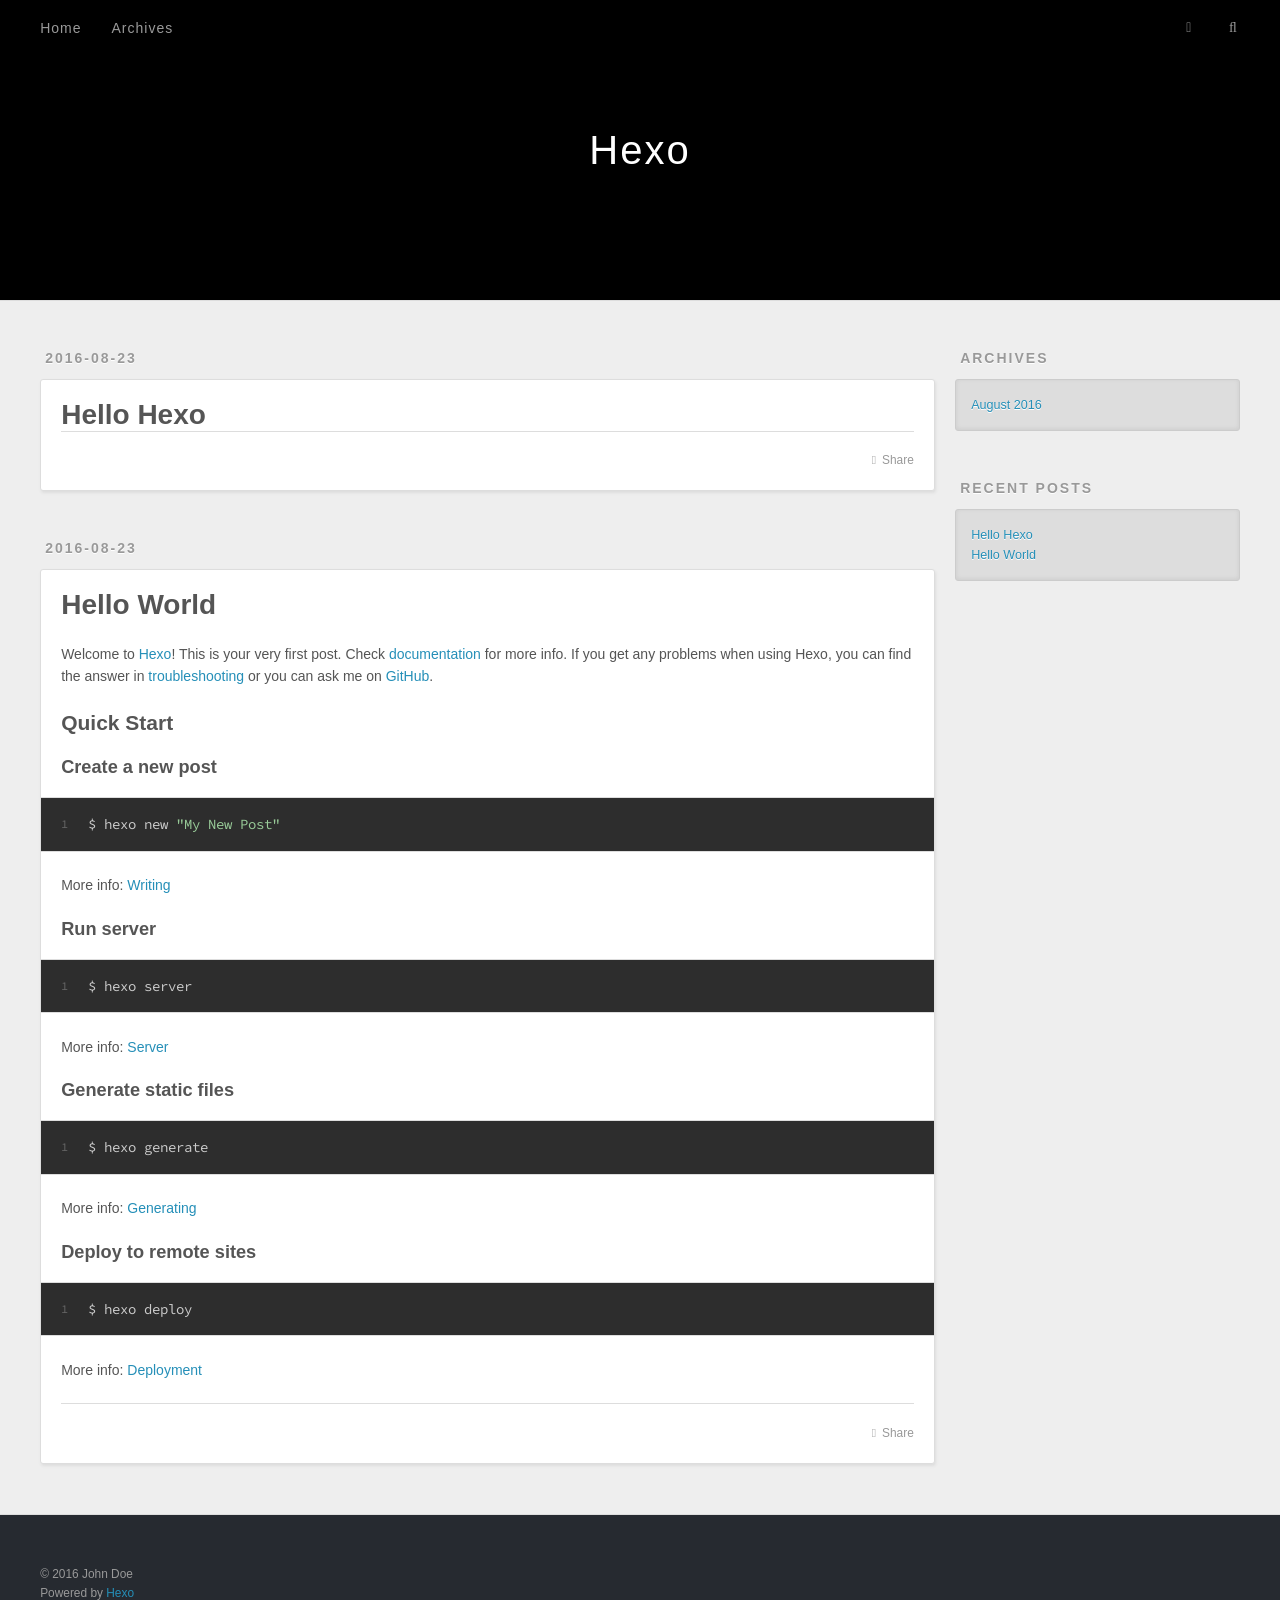
==== index.html @ 1e909642 "Site updated: 2016-08-23 16:43:25" ====
<!DOCTYPE html>
<html>
<head>
  <meta charset="utf-8">
  
  <title>Hexo</title>
  <meta name="viewport" content="width=device-width, initial-scale=1, maximum-scale=1">
  <meta property="og:type" content="website">
<meta property="og:title" content="Hexo">
<meta property="og:url" content="http://yoursite.com/index.html">
<meta property="og:site_name" content="Hexo">
<meta name="twitter:card" content="summary">
<meta name="twitter:title" content="Hexo">
  
    <link rel="alternate" href="/atom.xml" title="Hexo" type="application/atom+xml">
  
  
    <link rel="icon" href="/favicon.png">
  
  
    <link href="//fonts.googleapis.com/css?family=Source+Code+Pro" rel="stylesheet" type="text/css">
  
  <link rel="stylesheet" href="/css/style.css">
  

</head>

<body>
  <div id="container">
    <div id="wrap">
      <header id="header">
  <div id="banner"></div>
  <div id="header-outer" class="outer">
    <div id="header-title" class="inner">
      <h1 id="logo-wrap">
        <a href="/" id="logo">Hexo</a>
      </h1>
      
    </div>
    <div id="header-inner" class="inner">
      <nav id="main-nav">
        <a id="main-nav-toggle" class="nav-icon"></a>
        
          <a class="main-nav-link" href="/">Home</a>
        
          <a class="main-nav-link" href="/archives">Archives</a>
        
      </nav>
      <nav id="sub-nav">
        
          <a id="nav-rss-link" class="nav-icon" href="/atom.xml" title="RSS Feed"></a>
        
        <a id="nav-search-btn" class="nav-icon" title="Search"></a>
      </nav>
      <div id="search-form-wrap">
        <form action="//google.com/search" method="get" accept-charset="UTF-8" class="search-form"><input type="search" name="q" results="0" class="search-form-input" placeholder="Search"><button type="submit" class="search-form-submit">&#xF002;</button><input type="hidden" name="sitesearch" value="http://yoursite.com"></form>
      </div>
    </div>
  </div>
</header>
      <div class="outer">
        <section id="main">
  
    <article id="post-Hello-Hexo" class="article article-type-post" itemscope itemprop="blogPost">
  <div class="article-meta">
    <a href="/2016/08/23/Hello-Hexo/" class="article-date">
  <time datetime="2016-08-23T08:28:56.000Z" itemprop="datePublished">2016-08-23</time>
</a>
    
  </div>
  <div class="article-inner">
    
    
      <header class="article-header">
        
  
    <h1 itemprop="name">
      <a class="article-title" href="/2016/08/23/Hello-Hexo/">Hello Hexo</a>
    </h1>
  

      </header>
    
    <div class="article-entry" itemprop="articleBody">
      
        
      
    </div>
    <footer class="article-footer">
      <a data-url="http://yoursite.com/2016/08/23/Hello-Hexo/" data-id="cis77muy30000m1czgupgd3ts" class="article-share-link">Share</a>
      
      
    </footer>
  </div>
  
</article>


  
    <article id="post-hello-world" class="article article-type-post" itemscope itemprop="blogPost">
  <div class="article-meta">
    <a href="/2016/08/23/hello-world/" class="article-date">
  <time datetime="2016-08-23T08:22:22.508Z" itemprop="datePublished">2016-08-23</time>
</a>
    
  </div>
  <div class="article-inner">
    
    
      <header class="article-header">
        
  
    <h1 itemprop="name">
      <a class="article-title" href="/2016/08/23/hello-world/">Hello World</a>
    </h1>
  

      </header>
    
    <div class="article-entry" itemprop="articleBody">
      
        <p>Welcome to <a href="https://hexo.io/" target="_blank" rel="external">Hexo</a>! This is your very first post. Check <a href="https://hexo.io/docs/" target="_blank" rel="external">documentation</a> for more info. If you get any problems when using Hexo, you can find the answer in <a href="https://hexo.io/docs/troubleshooting.html" target="_blank" rel="external">troubleshooting</a> or you can ask me on <a href="https://github.com/hexojs/hexo/issues" target="_blank" rel="external">GitHub</a>.</p>
<h2 id="Quick-Start"><a href="#Quick-Start" class="headerlink" title="Quick Start"></a>Quick Start</h2><h3 id="Create-a-new-post"><a href="#Create-a-new-post" class="headerlink" title="Create a new post"></a>Create a new post</h3><figure class="highlight bash"><table><tr><td class="gutter"><pre><div class="line">1</div></pre></td><td class="code"><pre><div class="line">$ hexo new <span class="string">"My New Post"</span></div></pre></td></tr></table></figure>
<p>More info: <a href="https://hexo.io/docs/writing.html" target="_blank" rel="external">Writing</a></p>
<h3 id="Run-server"><a href="#Run-server" class="headerlink" title="Run server"></a>Run server</h3><figure class="highlight bash"><table><tr><td class="gutter"><pre><div class="line">1</div></pre></td><td class="code"><pre><div class="line">$ hexo server</div></pre></td></tr></table></figure>
<p>More info: <a href="https://hexo.io/docs/server.html" target="_blank" rel="external">Server</a></p>
<h3 id="Generate-static-files"><a href="#Generate-static-files" class="headerlink" title="Generate static files"></a>Generate static files</h3><figure class="highlight bash"><table><tr><td class="gutter"><pre><div class="line">1</div></pre></td><td class="code"><pre><div class="line">$ hexo generate</div></pre></td></tr></table></figure>
<p>More info: <a href="https://hexo.io/docs/generating.html" target="_blank" rel="external">Generating</a></p>
<h3 id="Deploy-to-remote-sites"><a href="#Deploy-to-remote-sites" class="headerlink" title="Deploy to remote sites"></a>Deploy to remote sites</h3><figure class="highlight bash"><table><tr><td class="gutter"><pre><div class="line">1</div></pre></td><td class="code"><pre><div class="line">$ hexo deploy</div></pre></td></tr></table></figure>
<p>More info: <a href="https://hexo.io/docs/deployment.html" target="_blank" rel="external">Deployment</a></p>

      
    </div>
    <footer class="article-footer">
      <a data-url="http://yoursite.com/2016/08/23/hello-world/" data-id="cis77muyp0001m1cz4ccu60fd" class="article-share-link">Share</a>
      
      
    </footer>
  </div>
  
</article>


  

</section>
        
          <aside id="sidebar">
  
    

  
    

  
    
  
    
  <div class="widget-wrap">
    <h3 class="widget-title">Archives</h3>
    <div class="widget">
      <ul class="archive-list"><li class="archive-list-item"><a class="archive-list-link" href="/archives/2016/08/">August 2016</a></li></ul>
    </div>
  </div>


  
    
  <div class="widget-wrap">
    <h3 class="widget-title">Recent Posts</h3>
    <div class="widget">
      <ul>
        
          <li>
            <a href="/2016/08/23/Hello-Hexo/">Hello Hexo</a>
          </li>
        
          <li>
            <a href="/2016/08/23/hello-world/">Hello World</a>
          </li>
        
      </ul>
    </div>
  </div>

  
</aside>
        
      </div>
      <footer id="footer">
  
  <div class="outer">
    <div id="footer-info" class="inner">
      &copy; 2016 John Doe<br>
      Powered by <a href="http://hexo.io/" target="_blank">Hexo</a>
    </div>
  </div>
</footer>
    </div>
    <nav id="mobile-nav">
  
    <a href="/" class="mobile-nav-link">Home</a>
  
    <a href="/archives" class="mobile-nav-link">Archives</a>
  
</nav>
    

<script src="//ajax.googleapis.com/ajax/libs/jquery/2.0.3/jquery.min.js"></script>


  <link rel="stylesheet" href="/fancybox/jquery.fancybox.css">
  <script src="/fancybox/jquery.fancybox.pack.js"></script>


<script src="/js/script.js"></script>

  </div>
</body>
</html>
---- css/style.css ----
body {
  width: 100%;
}
body:before,
body:after {
  content: "";
  display: table;
}
body:after {
  clear: both;
}
html,
body,
div,
span,
applet,
object,
iframe,
h1,
h2,
h3,
h4,
h5,
h6,
p,
blockquote,
pre,
a,
abbr,
acronym,
address,
big,
cite,
code,
del,
dfn,
em,
img,
ins,
kbd,
q,
s,
samp,
small,
strike,
strong,
sub,
sup,
tt,
var,
dl,
dt,
dd,
ol,
ul,
li,
fieldset,
form,
label,
legend,
table,
caption,
tbody,
tfoot,
thead,
tr,
th,
td {
  margin: 0;
  padding: 0;
  border: 0;
  outline: 0;
  font-weight: inherit;
  font-style: inherit;
  font-family: inherit;
  font-size: 100%;
  vertical-align: baseline;
}
body {
  line-height: 1;
  color: #000;
  background: #fff;
}
ol,
ul {
  list-style: none;
}
table {
  border-collapse: separate;
  border-spacing: 0;
  vertical-align: middle;
}
caption,
th,
td {
  text-align: left;
  font-weight: normal;
  vertical-align: middle;
}
a img {
  border: none;
}
input,
button {
  margin: 0;
  padding: 0;
}
input::-moz-focus-inner,
button::-moz-focus-inner {
  border: 0;
  padding: 0;
}
@font-face {
  font-family: FontAwesome;
  font-style: normal;
  font-weight: normal;
  src: url("fonts/fontawesome-webfont.eot?v=#4.0.3");
  src: url("fonts/fontawesome-webfont.eot?#iefix&v=#4.0.3") format("embedded-opentype"), url("fonts/fontawesome-webfont.woff?v=#4.0.3") format("woff"), url("fonts/fontawesome-webfont.ttf?v=#4.0.3") format("truetype"), url("fonts/fontawesome-webfont.svg#fontawesomeregular?v=#4.0.3") format("svg");
}
html,
body,
#container {
  height: 100%;
}
body {
  background: #eee;
  font: 14px "Helvetica Neue", Helvetica, Arial, sans-serif;
  -webkit-text-size-adjust: 100%;
}
.outer {
  max-width: 1220px;
  margin: 0 auto;
  padding: 0 20px;
}
.outer:before,
.outer:after {
  content: "";
  display: table;
}
.outer:after {
  clear: both;
}
.inner {
  display: inline;
  float: left;
  width: 98.33333333333333%;
  margin: 0 0.833333333333333%;
}
.left,
.alignleft {
  float: left;
}
.right,
.alignright {
  float: right;
}
.clear {
  clear: both;
}
#container {
  position: relative;
}
.mobile-nav-on {
  overflow: hidden;
}
#wrap {
  height: 100%;
  width: 100%;
  position: absolute;
  top: 0;
  left: 0;
  -webkit-transition: 0.2s ease-out;
  -moz-transition: 0.2s ease-out;
  -ms-transition: 0.2s ease-out;
  transition: 0.2s ease-out;
  z-index: 1;
  background: #eee;
}
.mobile-nav-on #wrap {
  left: 280px;
}
@media screen and (min-width: 768px) {
  #main {
    display: inline;
    float: left;
    width: 73.33333333333333%;
    margin: 0 0.833333333333333%;
  }
}
.article-date,
.article-category-link,
.archive-year,
.widget-title {
  text-decoration: none;
  text-transform: uppercase;
  letter-spacing: 2px;
  color: #999;
  margin-bottom: 1em;
  margin-left: 5px;
  line-height: 1em;
  text-shadow: 0 1px #fff;
  font-weight: bold;
}
.article-inner,
.archive-article-inner {
  background: #fff;
  -webkit-box-shadow: 1px 2px 3px #ddd;
  box-shadow: 1px 2px 3px #ddd;
  border: 1px solid #ddd;
  border-radius: 3px;
}
.article-entry h1,
.widget h1 {
  font-size: 2em;
}
.article-entry h2,
.widget h2 {
  font-size: 1.5em;
}
.article-entry h3,
.widget h3 {
  font-size: 1.3em;
}
.article-entry h4,
.widget h4 {
  font-size: 1.2em;
}
.article-entry h5,
.widget h5 {
  font-size: 1em;
}
.article-entry h6,
.widget h6 {
  font-size: 1em;
  color: #999;
}
.article-entry hr,
.widget hr {
  border: 1px dashed #ddd;
}
.article-entry strong,
.widget strong {
  font-weight: bold;
}
.article-entry em,
.widget em,
.article-entry cite,
.widget cite {
  font-style: italic;
}
.article-entry sup,
.widget sup,
.article-entry sub,
.widget sub {
  font-size: 0.75em;
  line-height: 0;
  position: relative;
  vertical-align: baseline;
}
.article-entry sup,
.widget sup {
  top: -0.5em;
}
.article-entry sub,
.widget sub {
  bottom: -0.2em;
}
.article-entry small,
.widget small {
  font-size: 0.85em;
}
.article-entry acronym,
.widget acronym,
.article-entry abbr,
.widget abbr {
  border-bottom: 1px dotted;
}
.article-entry ul,
.widget ul,
.article-entry ol,
.widget ol,
.article-entry dl,
.widget dl {
  margin: 0 20px;
  line-height: 1.6em;
}
.article-entry ul ul,
.widget ul ul,
.article-entry ol ul,
.widget ol ul,
.article-entry ul ol,
.widget ul ol,
.article-entry ol ol,
.widget ol ol {
  margin-top: 0;
  margin-bottom: 0;
}
.article-entry ul,
.widget ul {
  list-style: disc;
}
.article-entry ol,
.widget ol {
  list-style: decimal;
}
.article-entry dt,
.widget dt {
  font-weight: bold;
}
#header {
  height: 300px;
  position: relative;
  border-bottom: 1px solid #ddd;
}
#header:before,
#header:after {
  content: "";
  position: absolute;
  left: 0;
  right: 0;
  height: 40px;
}
#header:before {
  top: 0;
  background: -webkit-linear-gradient(rgba(0,0,0,0.2), transparent);
  background: -moz-linear-gradient(rgba(0,0,0,0.2), transparent);
  background: -ms-linear-gradient(rgba(0,0,0,0.2), transparent);
  background: linear-gradient(rgba(0,0,0,0.2), transparent);
}
#header:after {
  bottom: 0;
  background: -webkit-linear-gradient(transparent, rgba(0,0,0,0.2));
  background: -moz-linear-gradient(transparent, rgba(0,0,0,0.2));
  background: -ms-linear-gradient(transparent, rgba(0,0,0,0.2));
  background: linear-gradient(transparent, rgba(0,0,0,0.2));
}
#header-outer {
  height: 100%;
  position: relative;
}
#header-inner {
  position: relative;
  overflow: hidden;
}
#banner {
  position: absolute;
  top: 0;
  left: 0;
  width: 100%;
  height: 100%;
  background: url("images/banner.jpg") center #000;
  -webkit-background-size: cover;
  -moz-background-size: cover;
  background-size: cover;
  z-index: -1;
}
#header-title {
  text-align: center;
  height: 40px;
  position: absolute;
  top: 50%;
  left: 0;
  margin-top: -20px;
}
#logo,
#subtitle {
  text-decoration: none;
  color: #fff;
  font-weight: 300;
  text-shadow: 0 1px 4px rgba(0,0,0,0.3);
}
#logo {
  font-size: 40px;
  line-height: 40px;
  letter-spacing: 2px;
}
#subtitle {
  font-size: 16px;
  line-height: 16px;
  letter-spacing: 1px;
}
#subtitle-wrap {
  margin-top: 16px;
}
#main-nav {
  float: left;
  margin-left: -15px;
}
.nav-icon,
.main-nav-link {
  float: left;
  color: #fff;
  opacity: 0.6;
  text-decoration: none;
  text-shadow: 0 1px rgba(0,0,0,0.2);
  -webkit-transition: opacity 0.2s;
  -moz-transition: opacity 0.2s;
  -ms-transition: opacity 0.2s;
  transition: opacity 0.2s;
  display: block;
  padding: 20px 15px;
}
.nav-icon:hover,
.main-nav-link:hover {
  opacity: 1;
}
.nav-icon {
  font-family: FontAwesome;
  text-align: center;
  font-size: 14px;
  width: 14px;
  height: 14px;
  padding: 20px 15px;
  position: relative;
  cursor: pointer;
}
.main-nav-link {
  font-weight: 300;
  letter-spacing: 1px;
}
@media screen and (max-width: 479px) {
  .main-nav-link {
    display: none;
  }
}
#main-nav-toggle {
  display: none;
}
#main-nav-toggle:before {
  content: "\f0c9";
}
@media screen and (max-width: 479px) {
  #main-nav-toggle {
    display: block;
  }
}
#sub-nav {
  float: right;
  margin-right: -15px;
}
#nav-rss-link:before {
  content: "\f09e";
}
#nav-search-btn:before {
  content: "\f002";
}
#search-form-wrap {
  position: absolute;
  top: 15px;
  width: 150px;
  height: 30px;
  right: -150px;
  opacity: 0;
  -webkit-transition: 0.2s ease-out;
  -moz-transition: 0.2s ease-out;
  -ms-transition: 0.2s ease-out;
  transition: 0.2s ease-out;
}
#search-form-wrap.on {
  opacity: 1;
  right: 0;
}
@media screen and (max-width: 479px) {
  #search-form-wrap {
    width: 100%;
    right: -100%;
  }
}
.search-form {
  position: absolute;
  top: 0;
  left: 0;
  right: 0;
  background: #fff;
  padding: 5px 15px;
  border-radius: 15px;
  -webkit-box-shadow: 0 0 10px rgba(0,0,0,0.3);
  box-shadow: 0 0 10px rgba(0,0,0,0.3);
}
.search-form-input {
  border: none;
  background: none;
  color: #555;
  width: 100%;
  font: 13px "Helvetica Neue", Helvetica, Arial, sans-serif;
  outline: none;
}
.search-form-input::-webkit-search-results-decoration,
.search-form-input::-webkit-search-cancel-button {
  -webkit-appearance: none;
}
.search-form-submit {
  position: absolute;
  top: 50%;
  right: 10px;
  margin-top: -7px;
  font: 13px FontAwesome;
  border: none;
  background: none;
  color: #bbb;
  cursor: pointer;
}
.search-form-submit:hover,
.search-form-submit:focus {
  color: #777;
}
.article {
  margin: 50px 0;
}
.article-inner {
  overflow: hidden;
}
.article-meta:before,
.article-meta:after {
  content: "";
  display: table;
}
.article-meta:after {
  clear: both;
}
.article-date {
  float: left;
}
.article-category {
  float: left;
  line-height: 1em;
  color: #ccc;
  text-shadow: 0 1px #fff;
  margin-left: 8px;
}
.article-category:before {
  content: "\2022";
}
.article-category-link {
  margin: 0 12px 1em;
}
.article-header {
  padding: 20px 20px 0;
}
.article-title {
  text-decoration: none;
  font-size: 2em;
  font-weight: bold;
  color: #555;
  line-height: 1.1em;
  -webkit-transition: color 0.2s;
  -moz-transition: color 0.2s;
  -ms-transition: color 0.2s;
  transition: color 0.2s;
}
a.article-title:hover {
  color: #258fb8;
}
.article-entry {
  color: #555;
  padding: 0 20px;
}
.article-entry:before,
.article-entry:after {
  content: "";
  display: table;
}
.article-entry:after {
  clear: both;
}
.article-entry p,
.article-entry table {
  line-height: 1.6em;
  margin: 1.6em 0;
}
.article-entry h1,
.article-entry h2,
.article-entry h3,
.article-entry h4,
.article-entry h5,
.article-entry h6 {
  font-weight: bold;
}
.article-entry h1,
.article-entry h2,
.article-entry h3,
.article-entry h4,
.article-entry h5,
.article-entry h6 {
  line-height: 1.1em;
  margin: 1.1em 0;
}
.article-entry a {
  color: #258fb8;
  text-decoration: none;
}
.article-entry a:hover {
  text-decoration: underline;
}
.article-entry ul,
.article-entry ol,
.article-entry dl {
  margin-top: 1.6em;
  margin-bottom: 1.6em;
}
.article-entry img,
.article-entry video {
  max-width: 100%;
  height: auto;
  display: block;
  margin: auto;
}
.article-entry iframe {
  border: none;
}
.article-entry table {
  width: 100%;
  border-collapse: collapse;
  border-spacing: 0;
}
.article-entry th {
  font-weight: bold;
  border-bottom: 3px solid #ddd;
  padding-bottom: 0.5em;
}
.article-entry td {
  border-bottom: 1px solid #ddd;
  padding: 10px 0;
}
.article-entry blockquote {
  font-family: Georgia, "Times New Roman", serif;
  font-size: 1.4em;
  margin: 1.6em 20px;
  text-align: center;
}
.article-entry blockquote footer {
  font-size: 14px;
  margin: 1.6em 0;
  font-family: "Helvetica Neue", Helvetica, Arial, sans-serif;
}
.article-entry blockquote footer cite:before {
  content: "—";
  padding: 0 0.5em;
}
.article-entry .pullquote {
  text-align: left;
  width: 45%;
  margin: 0;
}
.article-entry .pullquote.left {
  margin-left: 0.5em;
  margin-right: 1em;
}
.article-entry .pullquote.right {
  margin-right: 0.5em;
  margin-left: 1em;
}
.article-entry .caption {
  color: #999;
  display: block;
  font-size: 0.9em;
  margin-top: 0.5em;
  position: relative;
  text-align: center;
}
.article-entry .video-container {
  position: relative;
  padding-top: 56.25%;
  height: 0;
  overflow: hidden;
}
.article-entry .video-container iframe,
.article-entry .video-container object,
.article-entry .video-container embed {
  position: absolute;
  top: 0;
  left: 0;
  width: 100%;
  height: 100%;
  margin-top: 0;
}
.article-more-link a {
  display: inline-block;
  line-height: 1em;
  padding: 6px 15px;
  border-radius: 15px;
  background: #eee;
  color: #999;
  text-shadow: 0 1px #fff;
  text-decoration: none;
}
.article-more-link a:hover {
  background: #258fb8;
  color: #fff;
  text-decoration: none;
  text-shadow: 0 1px #1e7293;
}
.article-footer {
  font-size: 0.85em;
  line-height: 1.6em;
  border-top: 1px solid #ddd;
  padding-top: 1.6em;
  margin: 0 20px 20px;
}
.article-footer:before,
.article-footer:after {
  content: "";
  display: table;
}
.article-footer:after {
  clear: both;
}
.article-footer a {
  color: #999;
  text-decoration: none;
}
.article-footer a:hover {
  color: #555;
}
.article-tag-list-item {
  float: left;
  margin-right: 10px;
}
.article-tag-list-link:before {
  content: "#";
}
.article-comment-link {
  float: right;
}
.article-comment-link:before {
  content: "\f075";
  font-family: FontAwesome;
  padding-right: 8px;
}
.article-share-link {
  cursor: pointer;
  float: right;
  margin-left: 20px;
}
.article-share-link:before {
  content: "\f064";
  font-family: FontAwesome;
  padding-right: 6px;
}
#article-nav {
  position: relative;
}
#article-nav:before,
#article-nav:after {
  content: "";
  display: table;
}
#article-nav:after {
  clear: both;
}
@media screen and (min-width: 768px) {
  #article-nav {
    margin: 50px 0;
  }
  #article-nav:before {
    width: 8px;
    height: 8px;
    position: absolute;
    top: 50%;
    left: 50%;
    margin-top: -4px;
    margin-left: -4px;
    content: "";
    border-radius: 50%;
    background: #ddd;
    -webkit-box-shadow: 0 1px 2px #fff;
    box-shadow: 0 1px 2px #fff;
  }
}
.article-nav-link-wrap {
  text-decoration: none;
  text-shadow: 0 1px #fff;
  color: #999;
  -webkit-box-sizing: border-box;
  -moz-box-sizing: border-box;
  box-sizing: border-box;
  margin-top: 50px;
  text-align: center;
  display: block;
}
.article-nav-link-wrap:hover {
  color: #555;
}
@media screen and (min-width: 768px) {
  .article-nav-link-wrap {
    width: 50%;
    margin-top: 0;
  }
}
@media screen and (min-width: 768px) {
  #article-nav-newer {
    float: left;
    text-align: right;
    padding-right: 20px;
  }
}
@media screen and (min-width: 768px) {
  #article-nav-older {
    float: right;
    text-align: left;
    padding-left: 20px;
  }
}
.article-nav-caption {
  text-transform: uppercase;
  letter-spacing: 2px;
  color: #ddd;
  line-height: 1em;
  font-weight: bold;
}
#article-nav-newer .article-nav-caption {
  margin-right: -2px;
}
.article-nav-title {
  font-size: 0.85em;
  line-height: 1.6em;
  margin-top: 0.5em;
}
.article-share-box {
  position: absolute;
  display: none;
  background: #fff;
  -webkit-box-shadow: 1px 2px 10px rgba(0,0,0,0.2);
  box-shadow: 1px 2px 10px rgba(0,0,0,0.2);
  border-radius: 3px;
  margin-left: -145px;
  overflow: hidden;
  z-index: 1;
}
.article-share-box.on {
  display: block;
}
.article-share-input {
  width: 100%;
  background: none;
  -webkit-box-sizing: border-box;
  -moz-box-sizing: border-box;
  box-sizing: border-box;
  font: 14px "Helvetica Neue", Helvetica, Arial, sans-serif;
  padding: 0 15px;
  color: #555;
  outline: none;
  border: 1px solid #ddd;
  border-radius: 3px 3px 0 0;
  height: 36px;
  line-height: 36px;
}
.article-share-links {
  background: #eee;
}
.article-share-links:before,
.article-share-links:after {
  content: "";
  display: table;
}
.article-share-links:after {
  clear: both;
}
.article-share-twitter,
.article-share-facebook,
.article-share-pinterest,
.article-share-google {
  width: 50px;
  height: 36px;
  display: block;
  float: left;
  position: relative;
  color: #999;
  text-shadow: 0 1px #fff;
}
.article-share-twitter:before,
.article-share-facebook:before,
.article-share-pinterest:before,
.article-share-google:before {
  font-size: 20px;
  font-family: FontAwesome;
  width: 20px;
  height: 20px;
  position: absolute;
  top: 50%;
  left: 50%;
  margin-top: -10px;
  margin-left: -10px;
  text-align: center;
}
.article-share-twitter:hover,
.article-share-facebook:hover,
.article-share-pinterest:hover,
.article-share-google:hover {
  color: #fff;
}
.article-share-twitter:before {
  content: "\f099";
}
.article-share-twitter:hover {
  background: #00aced;
  text-shadow: 0 1px #008abe;
}
.article-share-facebook:before {
  content: "\f09a";
}
.article-share-facebook:hover {
  background: #3b5998;
  text-shadow: 0 1px #2f477a;
}
.article-share-pinterest:before {
  content: "\f0d2";
}
.article-share-pinterest:hover {
  background: #cb2027;
  text-shadow: 0 1px #a21a1f;
}
.article-share-google:before {
  content: "\f0d5";
}
.article-share-google:hover {
  background: #dd4b39;
  text-shadow: 0 1px #be3221;
}
.article-gallery {
  background: #000;
  position: relative;
}
.article-gallery-photos {
  position: relative;
  overflow: hidden;
}
.article-gallery-img {
  display: none;
  max-width: 100%;
}
.article-gallery-img:first-child {
  display: block;
}
.article-gallery-img.loaded {
  position: absolute;
  display: block;
}
.article-gallery-img img {
  display: block;
  max-width: 100%;
  margin: 0 auto;
}
#comments {
  background: #fff;
  -webkit-box-shadow: 1px 2px 3px #ddd;
  box-shadow: 1px 2px 3px #ddd;
  padding: 20px;
  border: 1px solid #ddd;
  border-radius: 3px;
  margin: 50px 0;
}
#comments a {
  color: #258fb8;
}
.archives-wrap {
  margin: 50px 0;
}
.archives:before,
.archives:after {
  content: "";
  display: table;
}
.archives:after {
  clear: both;
}
.archive-year-wrap {
  margin-bottom: 1em;
}
.archives {
  -webkit-column-gap: 10px;
  -moz-column-gap: 10px;
  column-gap: 10px;
}
@media screen and (min-width: 480px) and (max-width: 767px) {
  .archives {
    -webkit-column-count: 2;
    -moz-column-count: 2;
    column-count: 2;
  }
}
@media screen and (min-width: 768px) {
  .archives {
    -webkit-column-count: 3;
    -moz-column-count: 3;
    column-count: 3;
  }
}
.archive-article {
  -webkit-column-break-inside: avoid;
  page-break-inside: avoid;
  overflow: hidden;
  break-inside: avoid-column;
}
.archive-article-inner {
  padding: 10px;
  margin-bottom: 15px;
}
.archive-article-title {
  text-decoration: none;
  font-weight: bold;
  color: #555;
  -webkit-transition: color 0.2s;
  -moz-transition: color 0.2s;
  -ms-transition: color 0.2s;
  transition: color 0.2s;
  line-height: 1.6em;
}
.archive-article-title:hover {
  color: #258fb8;
}
.archive-article-footer {
  margin-top: 1em;
}
.archive-article-date {
  color: #999;
  text-decoration: none;
  font-size: 0.85em;
  line-height: 1em;
  margin-bottom: 0.5em;
  display: block;
}
#page-nav {
  margin: 50px auto;
  background: #fff;
  -webkit-box-shadow: 1px 2px 3px #ddd;
  box-shadow: 1px 2px 3px #ddd;
  border: 1px solid #ddd;
  border-radius: 3px;
  text-align: center;
  color: #999;
  overflow: hidden;
}
#page-nav:before,
#page-nav:after {
  content: "";
  display: table;
}
#page-nav:after {
  clear: both;
}
#page-nav a,
#page-nav span {
  padding: 10px 20px;
  line-height: 1;
  height: 2ex;
}
#page-nav a {
  color: #999;
  text-decoration: none;
}
#page-nav a:hover {
  background: #999;
  color: #fff;
}
#page-nav .prev {
  float: left;
}
#page-nav .next {
  float: right;
}
#page-nav .page-number {
  display: inline-block;
}
@media screen and (max-width: 479px) {
  #page-nav .page-number {
    display: none;
  }
}
#page-nav .current {
  color: #555;
  font-weight: bold;
}
#page-nav .space {
  color: #ddd;
}
#footer {
  background: #262a30;
  padding: 50px 0;
  border-top: 1px solid #ddd;
  color: #999;
}
#footer a {
  color: #258fb8;
  text-decoration: none;
}
#footer a:hover {
  text-decoration: underline;
}
#footer-info {
  line-height: 1.6em;
  font-size: 0.85em;
}
.article-entry pre,
.article-entry .highlight {
  background: #2d2d2d;
  margin: 0 -20px;
  padding: 15px 20px;
  border-style: solid;
  border-color: #ddd;
  border-width: 1px 0;
  overflow: auto;
  color: #ccc;
  line-height: 22.400000000000002px;
}
.article-entry .highlight .gutter pre,
.article-entry .gist .gist-file .gist-data .line-numbers {
  color: #666;
  font-size: 0.85em;
}
.article-entry pre,
.article-entry code {
  font-family: "Source Code Pro", Consolas, Monaco, Menlo, Consolas, monospace;
}
.article-entry code {
  background: #eee;
  text-shadow: 0 1px #fff;
  padding: 0 0.3em;
}
.article-entry pre code {
  background: none;
  text-shadow: none;
  padding: 0;
}
.article-entry .highlight pre {
  border: none;
  margin: 0;
  padding: 0;
}
.article-entry .highlight table {
  margin: 0;
  width: auto;
}
.article-entry .highlight td {
  border: none;
  padding: 0;
}
.article-entry .highlight figcaption {
  font-size: 0.85em;
  color: #999;
  line-height: 1em;
  margin-bottom: 1em;
}
.article-entry .highlight figcaption:before,
.article-entry .highlight figcaption:after {
  content: "";
  display: table;
}
.article-entry .highlight figcaption:after {
  clear: both;
}
.article-entry .highlight figcaption a {
  float: right;
}
.article-entry .highlight .gutter pre {
  text-align: right;
  padding-right: 20px;
}
.article-entry .highlight .line {
  height: 22.400000000000002px;
}
.article-entry .highlight .line.marked {
  background: #515151;
}
.article-entry .gist {
  margin: 0 -20px;
  border-style: solid;
  border-color: #ddd;
  border-width: 1px 0;
  background: #2d2d2d;
  padding: 15px 20px 15px 0;
}
.article-entry .gist .gist-file {
  border: none;
  font-family: "Source Code Pro", Consolas, Monaco, Menlo, Consolas, monospace;
  margin: 0;
}
.article-entry .gist .gist-file .gist-data {
  background: none;
  border: none;
}
.article-entry .gist .gist-file .gist-data .line-numbers {
  background: none;
  border: none;
  padding: 0 20px 0 0;
}
.article-entry .gist .gist-file .gist-data .line-data {
  padding: 0 !important;
}
.article-entry .gist .gist-file .highlight {
  margin: 0;
  padding: 0;
  border: none;
}
.article-entry .gist .gist-file .gist-meta {
  background: #2d2d2d;
  color: #999;
  font: 0.85em "Helvetica Neue", Helvetica, Arial, sans-serif;
  text-shadow: 0 0;
  padding: 0;
  margin-top: 1em;
  margin-left: 20px;
}
.article-entry .gist .gist-file .gist-meta a {
  color: #258fb8;
  font-weight: normal;
}
.article-entry .gist .gist-file .gist-meta a:hover {
  text-decoration: underline;
}
pre .comment,
pre .title {
  color: #999;
}
pre .variable,
pre .attribute,
pre .tag,
pre .regexp,
pre .ruby .constant,
pre .xml .tag .title,
pre .xml .pi,
pre .xml .doctype,
pre .html .doctype,
pre .css .id,
pre .css .class,
pre .css .pseudo {
  color: #f2777a;
}
pre .number,
pre .preprocessor,
pre .built_in,
pre .literal,
pre .params,
pre .constant {
  color: #f99157;
}
pre .class,
pre .ruby .class .title,
pre .css .rules .attribute {
  color: #9c9;
}
pre .string,
pre .value,
pre .inheritance,
pre .header,
pre .ruby .symbol,
pre .xml .cdata {
  color: #9c9;
}
pre .css .hexcolor {
  color: #6cc;
}
pre .function,
pre .python .decorator,
pre .python .title,
pre .ruby .function .title,
pre .ruby .title .keyword,
pre .perl .sub,
pre .javascript .title,
pre .coffeescript .title {
  color: #69c;
}
pre .keyword,
pre .javascript .function {
  color: #c9c;
}
@media screen and (max-width: 479px) {
  #mobile-nav {
    position: absolute;
    top: 0;
    left: 0;
    width: 280px;
    height: 100%;
    background: #191919;
    border-right: 1px solid #fff;
  }
}
@media screen and (max-width: 479px) {
  .mobile-nav-link {
    display: block;
    color: #999;
    text-decoration: none;
    padding: 15px 20px;
    font-weight: bold;
  }
  .mobile-nav-link:hover {
    color: #fff;
  }
}
@media screen and (min-width: 768px) {
  #sidebar {
    display: inline;
    float: left;
    width: 23.333333333333332%;
    margin: 0 0.833333333333333%;
  }
}
.widget-wrap {
  margin: 50px 0;
}
.widget {
  color: #777;
  text-shadow: 0 1px #fff;
  background: #ddd;
  -webkit-box-shadow: 0 -1px 4px #ccc inset;
  box-shadow: 0 -1px 4px #ccc inset;
  border: 1px solid #ccc;
  padding: 15px;
  border-radius: 3px;
}
.widget a {
  color: #258fb8;
  text-decoration: none;
}
.widget a:hover {
  text-decoration: underline;
}
.widget ul ul,
.widget ol ul,
.widget dl ul,
.widget ul ol,
.widget ol ol,
.widget dl ol,
.widget ul dl,
.widget ol dl,
.widget dl dl {
  margin-left: 15px;
  list-style: disc;
}
.widget {
  line-height: 1.6em;
  word-wrap: break-word;
  font-size: 0.9em;
}
.widget ul,
.widget ol {
  list-style: none;
  margin: 0;
}
.widget ul ul,
.widget ol ul,
.widget ul ol,
.widget ol ol {
  margin: 0 20px;
}
.widget ul ul,
.widget ol ul {
  list-style: disc;
}
.widget ul ol,
.widget ol ol {
  list-style: decimal;
}
.category-list-count,
.tag-list-count,
.archive-list-count {
  padding-left: 5px;
  color: #999;
  font-size: 0.85em;
}
.category-list-count:before,
.tag-list-count:before,
.archive-list-count:before {
  content: "(";
}
.category-list-count:after,
.tag-list-count:after,
.archive-list-count:after {
  content: ")";
}
.tagcloud a {
  margin-right: 5px;
  display: inline-block;
}
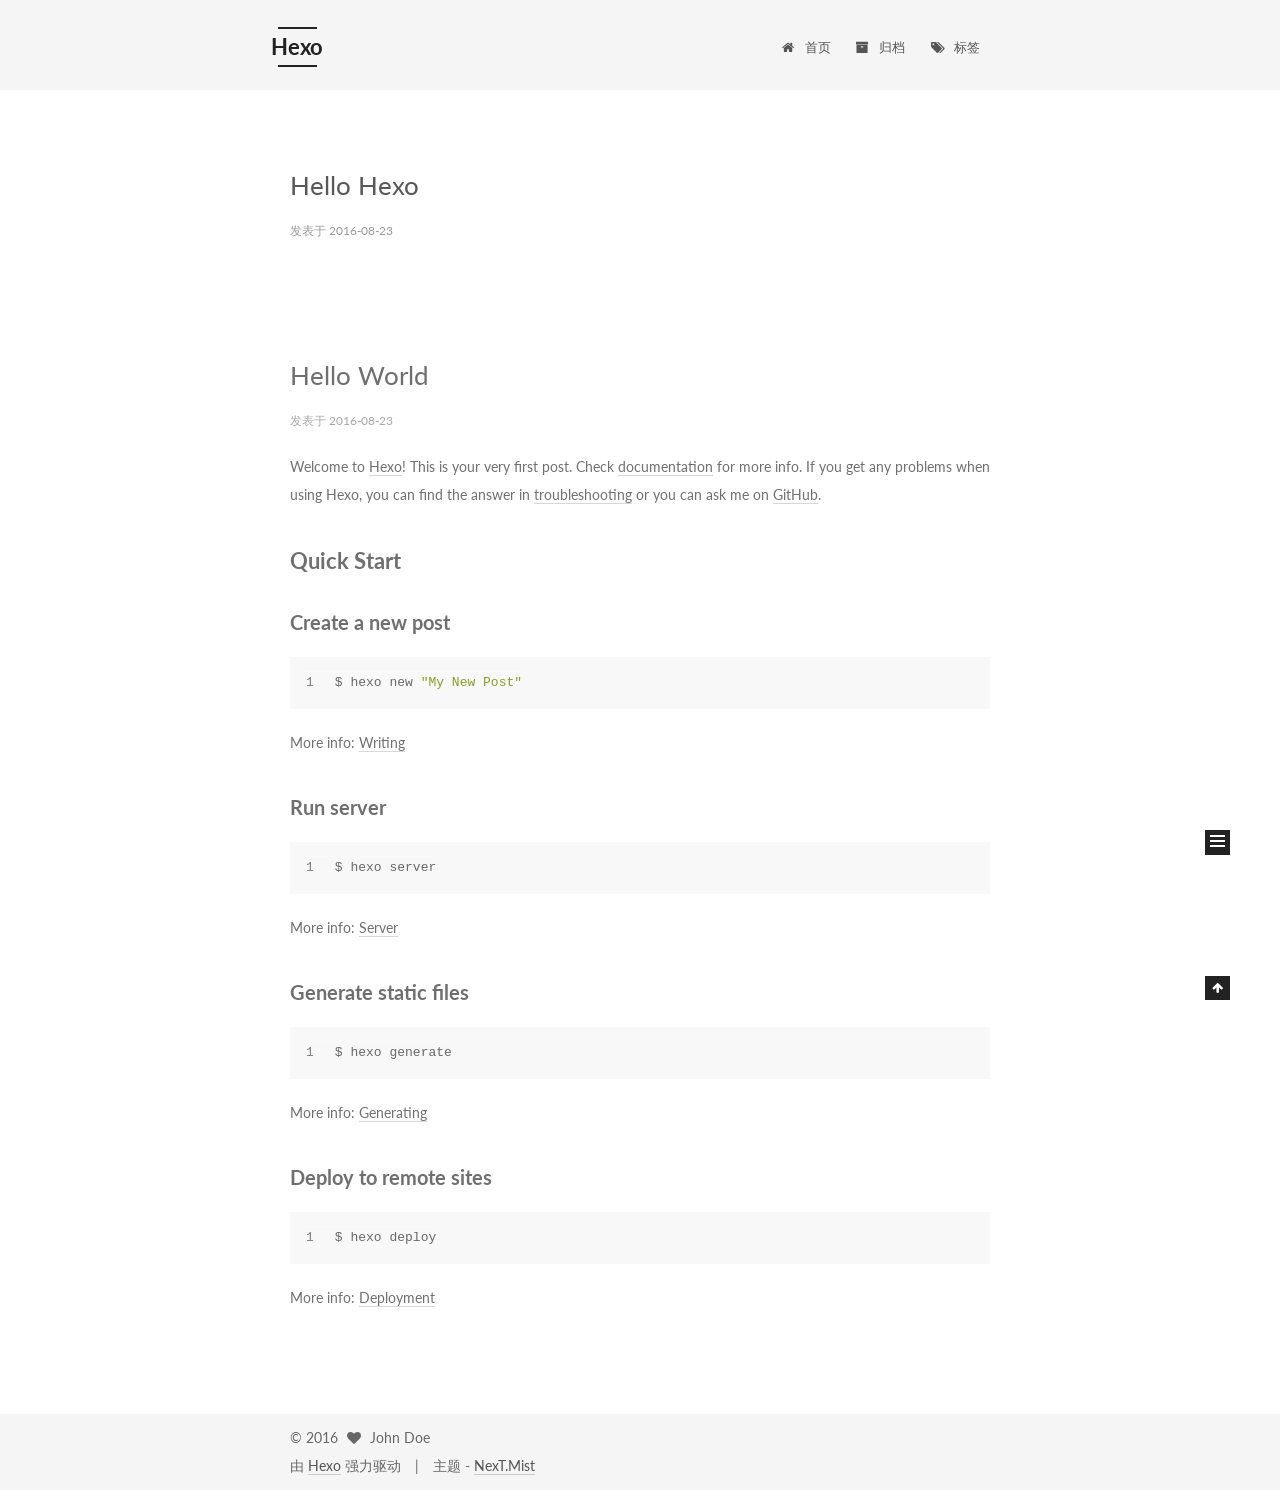
==== commit c11ffdf3: "Site updated: 2016-08-23 16:45:43" ====
--- a/index.html
+++ b/index.html
@@ -1,125 +1,378 @@
-<!DOCTYPE html>
-<html>
+<!doctype html>
+
+
+
+  
+
+
+<html class="theme-next mist use-motion">
 <head>
-  <meta charset="utf-8">
-  
-  <title>Hexo</title>
-  <meta name="viewport" content="width=device-width, initial-scale=1, maximum-scale=1">
-  <meta property="og:type" content="website">
+  <meta charset="UTF-8"/>
+<meta http-equiv="X-UA-Compatible" content="IE=edge,chrome=1" />
+<meta name="viewport" content="width=device-width, initial-scale=1, maximum-scale=1"/>
+
+
+
+<meta http-equiv="Cache-Control" content="no-transform" />
+<meta http-equiv="Cache-Control" content="no-siteapp" />
+
+
+
+
+
+
+
+
+
+
+
+
+  
+  
+  <link href="/vendors/fancybox/source/jquery.fancybox.css?v=2.1.5" rel="stylesheet" type="text/css" />
+
+
+
+
+  
+  
+  
+  
+
+  
+    
+    
+  
+
+  
+
+  
+
+  
+
+  
+
+  
+    
+    
+    <link href="//fonts.googleapis.com/css?family=Lato:300,300italic,400,400italic,700,700italic&subset=latin,latin-ext" rel="stylesheet" type="text/css">
+  
+
+
+
+
+
+
+<link href="/vendors/font-awesome/css/font-awesome.min.css?v=4.4.0" rel="stylesheet" type="text/css" />
+
+<link href="/css/main.css?v=5.0.1" rel="stylesheet" type="text/css" />
+
+
+  <meta name="keywords" content="Hexo, NexT" />
+
+
+
+
+
+
+
+
+  <link rel="shortcut icon" type="image/x-icon" href="/favicon.ico?v=5.0.1" />
+
+
+
+
+
+
+<meta property="og:type" content="website">
 <meta property="og:title" content="Hexo">
 <meta property="og:url" content="http://yoursite.com/index.html">
 <meta property="og:site_name" content="Hexo">
 <meta name="twitter:card" content="summary">
 <meta name="twitter:title" content="Hexo">
-  
-    <link rel="alternate" href="/atom.xml" title="Hexo" type="application/atom+xml">
-  
-  
-    <link rel="icon" href="/favicon.png">
-  
-  
-    <link href="//fonts.googleapis.com/css?family=Source+Code+Pro" rel="stylesheet" type="text/css">
-  
-  <link rel="stylesheet" href="/css/style.css">
-  
-
+
+
+
+<script type="text/javascript" id="hexo.configuration">
+  var NexT = window.NexT || {};
+  var CONFIG = {
+    scheme: 'Mist',
+    sidebar: {"position":"left","display":"post"},
+    fancybox: true,
+    motion: true,
+    duoshuo: {
+      userId: 0,
+      author: '博主'
+    }
+  };
+</script>
+
+
+
+
+  <link rel="canonical" href="http://yoursite.com/"/>
+
+  <title> Hexo </title>
 </head>
 
-<body>
-  <div id="container">
-    <div id="wrap">
-      <header id="header">
-  <div id="banner"></div>
-  <div id="header-outer" class="outer">
-    <div id="header-title" class="inner">
-      <h1 id="logo-wrap">
-        <a href="/" id="logo">Hexo</a>
-      </h1>
-      
-    </div>
-    <div id="header-inner" class="inner">
-      <nav id="main-nav">
-        <a id="main-nav-toggle" class="nav-icon"></a>
-        
-          <a class="main-nav-link" href="/">Home</a>
-        
-          <a class="main-nav-link" href="/archives">Archives</a>
-        
-      </nav>
-      <nav id="sub-nav">
-        
-          <a id="nav-rss-link" class="nav-icon" href="/atom.xml" title="RSS Feed"></a>
-        
-        <a id="nav-search-btn" class="nav-icon" title="Search"></a>
-      </nav>
-      <div id="search-form-wrap">
-        <form action="//google.com/search" method="get" accept-charset="UTF-8" class="search-form"><input type="search" name="q" results="0" class="search-form-input" placeholder="Search"><button type="submit" class="search-form-submit">&#xF002;</button><input type="hidden" name="sitesearch" value="http://yoursite.com"></form>
-      </div>
-    </div>
+<body itemscope itemtype="http://schema.org/WebPage" lang="zh-Hans">
+
+  
+
+
+
+
+
+
+
+
+
+
+  
+  
+    
+  
+
+  <div class="container one-collumn sidebar-position-left 
+   page-home 
+ ">
+    <div class="headband"></div>
+
+    <header id="header" class="header" itemscope itemtype="http://schema.org/WPHeader">
+      <div class="header-inner"><div class="site-meta ">
+  
+
+  <div class="custom-logo-site-title">
+    <a href="/"  class="brand" rel="start">
+      <span class="logo-line-before"><i></i></span>
+      <span class="site-title">Hexo</span>
+      <span class="logo-line-after"><i></i></span>
+    </a>
   </div>
-</header>
-      <div class="outer">
-        <section id="main">
-  
-    <article id="post-Hello-Hexo" class="article article-type-post" itemscope itemprop="blogPost">
-  <div class="article-meta">
-    <a href="/2016/08/23/Hello-Hexo/" class="article-date">
-  <time datetime="2016-08-23T08:28:56.000Z" itemprop="datePublished">2016-08-23</time>
-</a>
-    
-  </div>
-  <div class="article-inner">
-    
-    
-      <header class="article-header">
-        
-  
-    <h1 itemprop="name">
-      <a class="article-title" href="/2016/08/23/Hello-Hexo/">Hello Hexo</a>
-    </h1>
-  
-
+  <p class="site-subtitle"></p>
+</div>
+
+<div class="site-nav-toggle">
+  <button>
+    <span class="btn-bar"></span>
+    <span class="btn-bar"></span>
+    <span class="btn-bar"></span>
+  </button>
+</div>
+
+<nav class="site-nav">
+  
+
+  
+    <ul id="menu" class="menu">
+      
+        
+        <li class="menu-item menu-item-home">
+          <a href="/" rel="section">
+            
+              <i class="menu-item-icon fa fa-fw fa-home"></i> <br />
+            
+            首页
+          </a>
+        </li>
+      
+        
+        <li class="menu-item menu-item-archives">
+          <a href="/archives" rel="section">
+            
+              <i class="menu-item-icon fa fa-fw fa-archive"></i> <br />
+            
+            归档
+          </a>
+        </li>
+      
+        
+        <li class="menu-item menu-item-tags">
+          <a href="/tags" rel="section">
+            
+              <i class="menu-item-icon fa fa-fw fa-tags"></i> <br />
+            
+            标签
+          </a>
+        </li>
+      
+
+      
+    </ul>
+  
+
+  
+</nav>
+
+ </div>
+    </header>
+
+    <main id="main" class="main">
+      <div class="main-inner">
+        <div class="content-wrap">
+          <div id="content" class="content">
+            
+  <section id="posts" class="posts-expand">
+    
+      
+
+  
+  
+
+  
+  
+  
+
+  <article class="post post-type-normal " itemscope itemtype="http://schema.org/Article">
+
+    
+      <header class="post-header">
+
+        
+        
+          <h1 class="post-title" itemprop="name headline">
+            
+            
+              
+                
+                <a class="post-title-link" href="/2016/08/23/Hello-Hexo/" itemprop="url">
+                  Hello Hexo
+                </a>
+              
+            
+          </h1>
+        
+
+        <div class="post-meta">
+          <span class="post-time">
+            <span class="post-meta-item-icon">
+              <i class="fa fa-calendar-o"></i>
+            </span>
+            <span class="post-meta-item-text">发表于</span>
+            <time itemprop="dateCreated" datetime="2016-08-23T16:28:56+08:00" content="2016-08-23">
+              2016-08-23
+            </time>
+          </span>
+
+          
+
+          
+            
+          
+
+          
+
+          
+          
+
+          
+        </div>
       </header>
     
-    <div class="article-entry" itemprop="articleBody">
-      
-        
-      
-    </div>
-    <footer class="article-footer">
-      <a data-url="http://yoursite.com/2016/08/23/Hello-Hexo/" data-id="cis77muy30000m1czgupgd3ts" class="article-share-link">Share</a>
-      
+
+
+    <div class="post-body" itemprop="articleBody">
+
+      
+      
+
+      
+        
+          
+            
+          
+        
+      
+    </div>
+
+    <div>
+      
+    </div>
+
+    <div>
+      
+    </div>
+
+    <footer class="post-footer">
+      
+
+      
+
+      
+      
+        <div class="post-eof"></div>
       
     </footer>
-  </div>
-  
-</article>
-
-
-  
-    <article id="post-hello-world" class="article article-type-post" itemscope itemprop="blogPost">
-  <div class="article-meta">
-    <a href="/2016/08/23/hello-world/" class="article-date">
-  <time datetime="2016-08-23T08:22:22.508Z" itemprop="datePublished">2016-08-23</time>
-</a>
-    
-  </div>
-  <div class="article-inner">
-    
-    
-      <header class="article-header">
-        
-  
-    <h1 itemprop="name">
-      <a class="article-title" href="/2016/08/23/hello-world/">Hello World</a>
-    </h1>
-  
-
+  </article>
+
+
+    
+      
+
+  
+  
+
+  
+  
+  
+
+  <article class="post post-type-normal " itemscope itemtype="http://schema.org/Article">
+
+    
+      <header class="post-header">
+
+        
+        
+          <h1 class="post-title" itemprop="name headline">
+            
+            
+              
+                
+                <a class="post-title-link" href="/2016/08/23/hello-world/" itemprop="url">
+                  Hello World
+                </a>
+              
+            
+          </h1>
+        
+
+        <div class="post-meta">
+          <span class="post-time">
+            <span class="post-meta-item-icon">
+              <i class="fa fa-calendar-o"></i>
+            </span>
+            <span class="post-meta-item-text">发表于</span>
+            <time itemprop="dateCreated" datetime="2016-08-23T16:22:22+08:00" content="2016-08-23">
+              2016-08-23
+            </time>
+          </span>
+
+          
+
+          
+            
+          
+
+          
+
+          
+          
+
+          
+        </div>
       </header>
     
-    <div class="article-entry" itemprop="articleBody">
-      
-        <p>Welcome to <a href="https://hexo.io/" target="_blank" rel="external">Hexo</a>! This is your very first post. Check <a href="https://hexo.io/docs/" target="_blank" rel="external">documentation</a> for more info. If you get any problems when using Hexo, you can find the answer in <a href="https://hexo.io/docs/troubleshooting.html" target="_blank" rel="external">troubleshooting</a> or you can ask me on <a href="https://github.com/hexojs/hexo/issues" target="_blank" rel="external">GitHub</a>.</p>
+
+
+    <div class="post-body" itemprop="articleBody">
+
+      
+      
+
+      
+        
+          
+            <p>Welcome to <a href="https://hexo.io/" target="_blank" rel="external">Hexo</a>! This is your very first post. Check <a href="https://hexo.io/docs/" target="_blank" rel="external">documentation</a> for more info. If you get any problems when using Hexo, you can find the answer in <a href="https://hexo.io/docs/troubleshooting.html" target="_blank" rel="external">troubleshooting</a> or you can ask me on <a href="https://github.com/hexojs/hexo/issues" target="_blank" rel="external">GitHub</a>.</p>
 <h2 id="Quick-Start"><a href="#Quick-Start" class="headerlink" title="Quick Start"></a>Quick Start</h2><h3 id="Create-a-new-post"><a href="#Create-a-new-post" class="headerlink" title="Create a new post"></a>Create a new post</h3><figure class="highlight bash"><table><tr><td class="gutter"><pre><div class="line">1</div></pre></td><td class="code"><pre><div class="line">$ hexo new <span class="string">"My New Post"</span></div></pre></td></tr></table></figure>
 <p>More info: <a href="https://hexo.io/docs/writing.html" target="_blank" rel="external">Writing</a></p>
 <h3 id="Run-server"><a href="#Run-server" class="headerlink" title="Run server"></a>Run server</h3><figure class="highlight bash"><table><tr><td class="gutter"><pre><div class="line">1</div></pre></td><td class="code"><pre><div class="line">$ hexo server</div></pre></td></tr></table></figure>
@@ -129,92 +382,220 @@
 <h3 id="Deploy-to-remote-sites"><a href="#Deploy-to-remote-sites" class="headerlink" title="Deploy to remote sites"></a>Deploy to remote sites</h3><figure class="highlight bash"><table><tr><td class="gutter"><pre><div class="line">1</div></pre></td><td class="code"><pre><div class="line">$ hexo deploy</div></pre></td></tr></table></figure>
 <p>More info: <a href="https://hexo.io/docs/deployment.html" target="_blank" rel="external">Deployment</a></p>
 
-      
-    </div>
-    <footer class="article-footer">
-      <a data-url="http://yoursite.com/2016/08/23/hello-world/" data-id="cis77muyp0001m1cz4ccu60fd" class="article-share-link">Share</a>
-      
+          
+        
+      
+    </div>
+
+    <div>
+      
+    </div>
+
+    <div>
+      
+    </div>
+
+    <footer class="post-footer">
+      
+
+      
+
+      
+      
+        <div class="post-eof"></div>
       
     </footer>
+  </article>
+
+
+    
+  </section>
+
+  
+
+
+          </div>
+          
+
+
+          
+
+        </div>
+        
+          
+  
+  <div class="sidebar-toggle">
+    <div class="sidebar-toggle-line-wrap">
+      <span class="sidebar-toggle-line sidebar-toggle-line-first"></span>
+      <span class="sidebar-toggle-line sidebar-toggle-line-middle"></span>
+      <span class="sidebar-toggle-line sidebar-toggle-line-last"></span>
+    </div>
   </div>
-  
-</article>
-
-
-  
-
-</section>
-        
-          <aside id="sidebar">
-  
-    
-
-  
-    
-
-  
-    
-  
-    
-  <div class="widget-wrap">
-    <h3 class="widget-title">Archives</h3>
-    <div class="widget">
-      <ul class="archive-list"><li class="archive-list-item"><a class="archive-list-link" href="/archives/2016/08/">August 2016</a></li></ul>
+
+  <aside id="sidebar" class="sidebar">
+    <div class="sidebar-inner">
+
+      
+
+      
+
+      <section class="site-overview sidebar-panel  sidebar-panel-active ">
+        <div class="site-author motion-element" itemprop="author" itemscope itemtype="http://schema.org/Person">
+          <img class="site-author-image" itemprop="image"
+               src="/images/avatar.gif"
+               alt="John Doe" />
+          <p class="site-author-name" itemprop="name">John Doe</p>
+          <p class="site-description motion-element" itemprop="description"></p>
+        </div>
+        <nav class="site-state motion-element">
+          <div class="site-state-item site-state-posts">
+            <a href="/archives">
+              <span class="site-state-item-count">2</span>
+              <span class="site-state-item-name">日志</span>
+            </a>
+          </div>
+
+          
+
+          
+
+        </nav>
+
+        
+
+        <div class="links-of-author motion-element">
+          
+        </div>
+
+        
+        
+
+        
+        
+
+      </section>
+
+      
+
+    </div>
+  </aside>
+
+
+        
+      </div>
+    </main>
+
+    <footer id="footer" class="footer">
+      <div class="footer-inner">
+        <div class="copyright" >
+  
+  &copy; 
+  <span itemprop="copyrightYear">2016</span>
+  <span class="with-love">
+    <i class="fa fa-heart"></i>
+  </span>
+  <span class="author" itemprop="copyrightHolder">John Doe</span>
+</div>
+
+<div class="powered-by">
+  由 <a class="theme-link" href="https://hexo.io">Hexo</a> 强力驱动
+</div>
+
+<div class="theme-info">
+  主题 -
+  <a class="theme-link" href="https://github.com/iissnan/hexo-theme-next">
+    NexT.Mist
+  </a>
+</div>
+
+        
+
+        
+      </div>
+    </footer>
+
+    <div class="back-to-top">
+      <i class="fa fa-arrow-up"></i>
     </div>
   </div>
 
-
-  
-    
-  <div class="widget-wrap">
-    <h3 class="widget-title">Recent Posts</h3>
-    <div class="widget">
-      <ul>
-        
-          <li>
-            <a href="/2016/08/23/Hello-Hexo/">Hello Hexo</a>
-          </li>
-        
-          <li>
-            <a href="/2016/08/23/hello-world/">Hello World</a>
-          </li>
-        
-      </ul>
-    </div>
-  </div>
-
-  
-</aside>
-        
-      </div>
-      <footer id="footer">
-  
-  <div class="outer">
-    <div id="footer-info" class="inner">
-      &copy; 2016 John Doe<br>
-      Powered by <a href="http://hexo.io/" target="_blank">Hexo</a>
-    </div>
-  </div>
-</footer>
-    </div>
-    <nav id="mobile-nav">
-  
-    <a href="/" class="mobile-nav-link">Home</a>
-  
-    <a href="/archives" class="mobile-nav-link">Archives</a>
-  
-</nav>
-    
-
-<script src="//ajax.googleapis.com/ajax/libs/jquery/2.0.3/jquery.min.js"></script>
-
-
-  <link rel="stylesheet" href="/fancybox/jquery.fancybox.css">
-  <script src="/fancybox/jquery.fancybox.pack.js"></script>
-
-
-<script src="/js/script.js"></script>
-
-  </div>
+  
+
+<script type="text/javascript">
+  if (Object.prototype.toString.call(window.Promise) !== '[object Function]') {
+    window.Promise = null;
+  }
+</script>
+
+
+
+
+
+
+
+
+
+  
+
+
+
+  
+  <script type="text/javascript" src="/vendors/jquery/index.js?v=2.1.3"></script>
+
+  
+  <script type="text/javascript" src="/vendors/fastclick/lib/fastclick.min.js?v=1.0.6"></script>
+
+  
+  <script type="text/javascript" src="/vendors/jquery_lazyload/jquery.lazyload.js?v=1.9.7"></script>
+
+  
+  <script type="text/javascript" src="/vendors/velocity/velocity.min.js?v=1.2.1"></script>
+
+  
+  <script type="text/javascript" src="/vendors/velocity/velocity.ui.min.js?v=1.2.1"></script>
+
+  
+  <script type="text/javascript" src="/vendors/fancybox/source/jquery.fancybox.pack.js?v=2.1.5"></script>
+
+
+  
+
+
+  <script type="text/javascript" src="/js/src/utils.js?v=5.0.1"></script>
+
+  <script type="text/javascript" src="/js/src/motion.js?v=5.0.1"></script>
+
+
+
+  
+  
+
+  
+
+  
+
+
+  <script type="text/javascript" src="/js/src/bootstrap.js?v=5.0.1"></script>
+
+
+
+  
+
+
+
+  
+
+
+
+
+  
+  
+
+  
+
+  
+
+  
+
 </body>
-</html>+</html>
--- a/css/main.css
+++ b/css/main.css
@@ -0,0 +1,2427 @@
+/* normalize.css v3.0.2 | MIT License | git.io/normalize */
+html {
+  font-family: sans-serif; /* 1 */
+  -ms-text-size-adjust: 100%; /* 2 */
+  -webkit-text-size-adjust: 100%; /* 2 */
+}
+body {
+  margin: 0;
+}
+article,
+aside,
+details,
+figcaption,
+figure,
+footer,
+header,
+hgroup,
+main,
+menu,
+nav,
+section,
+summary {
+  display: block;
+}
+audio,
+canvas,
+progress,
+video {
+  display: inline-block; /* 1 */
+  vertical-align: baseline; /* 2 */
+}
+audio:not([controls]) {
+  display: none;
+  height: 0;
+}
+[hidden],
+template {
+  display: none;
+}
+a {
+  background-color: transparent;
+}
+a:active,
+a:hover {
+  outline: 0;
+}
+abbr[title] {
+  border-bottom: 1px dotted;
+}
+b,
+strong {
+  font-weight: bold;
+}
+dfn {
+  font-style: italic;
+}
+h1 {
+  font-size: 2em;
+  margin: 0.67em 0;
+}
+mark {
+  background: #ff0;
+  color: #000;
+}
+small {
+  font-size: 80%;
+}
+sub,
+sup {
+  font-size: 75%;
+  line-height: 0;
+  position: relative;
+  vertical-align: baseline;
+}
+sup {
+  top: -0.5em;
+}
+sub {
+  bottom: -0.25em;
+}
+img {
+  border: 0;
+}
+svg:not(:root) {
+  overflow: hidden;
+}
+figure {
+  margin: 1em 40px;
+}
+hr {
+  -moz-box-sizing: content-box;
+  box-sizing: content-box;
+  height: 0;
+}
+pre {
+  overflow: auto;
+}
+code,
+kbd,
+pre,
+samp {
+  font-family: monospace, monospace;
+  font-size: 1em;
+}
+button,
+input,
+optgroup,
+select,
+textarea {
+  color: inherit; /* 1 */
+  font: inherit; /* 2 */
+  margin: 0; /* 3 */
+}
+button {
+  overflow: visible;
+}
+button,
+select {
+  text-transform: none;
+}
+button,
+html input[type="button"],
+input[type="reset"],
+input[type="submit"] {
+  -webkit-appearance: button; /* 2 */
+  cursor: pointer; /* 3 */
+}
+button[disabled],
+html input[disabled] {
+  cursor: default;
+}
+button::-moz-focus-inner,
+input::-moz-focus-inner {
+  border: 0;
+  padding: 0;
+}
+input {
+  line-height: normal;
+}
+input[type="checkbox"],
+input[type="radio"] {
+  box-sizing: border-box; /* 1 */
+  padding: 0; /* 2 */
+}
+input[type="number"]::-webkit-inner-spin-button,
+input[type="number"]::-webkit-outer-spin-button {
+  height: auto;
+}
+input[type="search"] {
+  -webkit-appearance: textfield; /* 1 */
+  -moz-box-sizing: content-box;
+  -webkit-box-sizing: content-box; /* 2 */
+  box-sizing: content-box;
+}
+input[type="search"]::-webkit-search-cancel-button,
+input[type="search"]::-webkit-search-decoration {
+  -webkit-appearance: none;
+}
+fieldset {
+  border: 1px solid #c0c0c0;
+  margin: 0 2px;
+  padding: 0.35em 0.625em 0.75em;
+}
+legend {
+  border: 0; /* 1 */
+  padding: 0; /* 2 */
+}
+textarea {
+  overflow: auto;
+}
+optgroup {
+  font-weight: bold;
+}
+table {
+  border-collapse: collapse;
+  border-spacing: 0;
+}
+td,
+th {
+  padding: 0;
+}
+::selection {
+  background: #262a30;
+  color: #fff;
+}
+body {
+  position: relative;
+  font-family: 'Lato', "PingFang SC", "Microsoft YaHei", sans-serif;
+  font-size: 14px;
+  line-height: 2;
+  color: #555;
+  background: #fff;
+}
+@media (max-width: 767px) {
+  body {
+    padding-right: 0 !important;
+  }
+}
+@media (min-width: 768px) and (max-width: 991px) {
+  body {
+    padding-right: 0 !important;
+  }
+}
+@media (min-width: 1600px) {
+  body {
+    font-size: 16px;
+  }
+}
+h1,
+h2,
+h3,
+h4,
+h5,
+h6 {
+  margin: 0;
+  padding: 0;
+  font-weight: bold;
+  line-height: 1.5;
+  font-family: 'Lato', "PingFang SC", "Microsoft YaHei", sans-serif;
+}
+h2,
+h3,
+h4,
+h5,
+h6 {
+  margin: 20px 0 15px;
+}
+h1 {
+  font-size: 24px;
+}
+@media (max-width: 767px) {
+  h1 {
+    font-size: 20px;
+  }
+}
+h2 {
+  font-size: 22px;
+}
+@media (max-width: 767px) {
+  h2 {
+    font-size: 18px;
+  }
+}
+h3 {
+  font-size: 20px;
+}
+@media (max-width: 767px) {
+  h3 {
+    font-size: 16px;
+  }
+}
+h4 {
+  font-size: 18px;
+}
+@media (max-width: 767px) {
+  h4 {
+    font-size: 14px;
+  }
+}
+h5 {
+  font-size: 16px;
+}
+@media (max-width: 767px) {
+  h5 {
+    font-size: 12px;
+  }
+}
+h6 {
+  font-size: 14px;
+}
+@media (max-width: 767px) {
+  h6 {
+    font-size: 10px;
+  }
+}
+p {
+  margin: 0 0 25px 0;
+}
+a {
+  color: #555;
+  text-decoration: none;
+  border-bottom: 1px solid #999;
+  word-wrap: break-word;
+}
+a:hover {
+  color: #222;
+  border-bottom-color: #222;
+}
+ul {
+  list-style: none;
+}
+blockquote {
+  margin: 0;
+  padding: 0;
+}
+img {
+  display: block;
+  margin: auto;
+  max-width: 100%;
+  height: auto;
+}
+hr {
+  margin: 40px 0;
+  height: 3px;
+  border: none;
+  background-color: #ddd;
+  background-image: repeating-linear-gradient(-45deg, #fff, #fff 4px, transparent 4px, transparent 8px);
+}
+blockquote {
+  padding: 0 15px;
+  color: #666;
+  border-left: 4px solid #ddd;
+}
+blockquote cite::before {
+  content: "-";
+  padding: 0 5px;
+}
+dt {
+  font-weight: 700;
+}
+dd {
+  margin: 0;
+  padding: 0;
+}
+.text-left {
+  text-align: left;
+}
+.text-center {
+  text-align: center;
+}
+.text-right {
+  text-align: right;
+}
+.text-justify {
+  text-align: justify;
+}
+.text-nowrap {
+  white-space: nowrap;
+}
+.text-lowercase {
+  text-transform: lowercase;
+}
+.text-uppercase {
+  text-transform: uppercase;
+}
+.text-capitalize {
+  text-transform: capitalize;
+}
+.center-block {
+  display: block;
+  margin-left: auto;
+  margin-right: auto;
+}
+.clearfix:before,
+.clearfix:after {
+  content: " ";
+  display: table;
+}
+.clearfix:after {
+  clear: both;
+}
+.pullquote {
+  width: 45%;
+}
+.pullquote.left {
+  float: left;
+  margin-left: 5px;
+  margin-right: 10px;
+}
+.pullquote.right {
+  float: right;
+  margin-left: 10px;
+  margin-right: 5px;
+}
+.affix.affix.affix {
+  position: fixed;
+}
+.translation {
+  margin-top: -20px;
+  font-size: 14px;
+  color: #999;
+}
+.scrollbar-measure {
+  width: 100px;
+  height: 100px;
+  overflow: scroll;
+  position: absolute;
+  top: -9999px;
+}
+.use-motion .motion-element {
+  opacity: 0;
+}
+#local-search-input {
+  padding: 3px;
+  border: none;
+  text-indent: 14px;
+  border-radius: 0;
+  width: 140px;
+  outline: none;
+  border-bottom: 1px solid #999;
+  background: inherit;
+  opacity: 0.5;
+}
+#local-search-input:focus {
+  opacity: 1;
+}
+.search-icon {
+  position: absolute;
+  top: 9px;
+}
+table {
+  margin: 20px 0;
+  width: 100%;
+  border-collapse: collapse;
+  border-spacing: 0;
+  border: 1px solid #ddd;
+  font-size: 14px;
+  table-layout: fixed;
+  word-wrap: break-all;
+}
+table>tbody>tr:nth-of-type(odd) {
+  background-color: #f9f9f9;
+}
+table>tbody>tr:hover {
+  background-color: #f5f5f5;
+}
+caption,
+th,
+td {
+  padding: 8px;
+  text-align: left;
+  vertical-align: middle;
+  font-weight: normal;
+}
+th,
+td {
+  border-bottom: 3px solid #ddd;
+  border-right: 1px solid #eee;
+}
+th {
+  padding-bottom: 10px;
+  font-weight: 700;
+}
+td {
+  border-bottom-width: 1px;
+}
+html,
+body {
+  height: 100%;
+}
+.container {
+  position: relative;
+  min-height: 100%;
+}
+.header-inner {
+  margin: 0 auto;
+  padding: 100px 0 70px;
+  width: 700px;
+}
+@media (min-width: 1600px) {
+  .container .header-inner {
+    width: 900px;
+  }
+}
+.main {
+  padding-bottom: 150px;
+}
+.main-inner {
+  margin: 0 auto;
+  width: 700px;
+}
+@media (min-width: 1600px) {
+  .container .main-inner {
+    width: 900px;
+  }
+}
+.footer {
+  position: absolute;
+  left: 0;
+  bottom: 0;
+  width: 100%;
+  min-height: 50px;
+}
+.footer-inner {
+  box-sizing: border-box;
+  margin: 20px auto;
+  width: 700px;
+}
+@media (min-width: 1600px) {
+  .container .footer-inner {
+    width: 900px;
+  }
+}
+pre,
+.highlight {
+  overflow: auto;
+  margin: 20px 0;
+  padding: 15px;
+  font-size: 13px;
+  color: #4d4d4c;
+  background: #f7f7f7;
+  line-height: 1.6;
+}
+pre,
+code {
+  font-family: consolas, Menlo, "PingFang SC", "Microsoft YaHei", monospace;
+}
+code {
+  padding: 2px 4px;
+  word-break: break-all;
+  color: #555;
+  background: #eee;
+  border-radius: 4px;
+  font-size: 13px;
+}
+pre code {
+  padding: 0;
+  color: #4d4d4c;
+  background: none;
+  text-shadow: none;
+}
+.highlight pre {
+  border: none;
+  margin: 0;
+  padding: 1px;
+}
+.highlight table {
+  margin: 0;
+  width: auto;
+  border: none;
+}
+.highlight td {
+  border: none;
+  padding: 0;
+}
+.highlight figcaption {
+  font-size: 1em;
+  color: #4d4d4c;
+  line-height: 1em;
+  margin-bottom: 1em;
+}
+.highlight figcaption:before,
+.highlight figcaption:after {
+  content: " ";
+  display: table;
+}
+.highlight figcaption:after {
+  clear: both;
+}
+.highlight figcaption a {
+  float: right;
+  color: #4d4d4c;
+}
+.highlight figcaption a:hover {
+  border-bottom-color: #4d4d4c;
+}
+.highlight .gutter pre {
+  color: #666;
+  text-align: right;
+  padding-right: 20px;
+}
+.highlight .line {
+  height: 20px;
+}
+.gist table {
+  width: auto;
+}
+.gist table td {
+  border: none;
+}
+pre .comment {
+  color: #8e908c;
+}
+pre .variable,
+pre .attribute,
+pre .tag,
+pre .regexp,
+pre .ruby .constant,
+pre .xml .tag .title,
+pre .xml .pi,
+pre .xml .doctype,
+pre .html .doctype,
+pre .css .id,
+pre .css .class,
+pre .css .pseudo {
+  color: #c82829;
+}
+pre .number,
+pre .preprocessor,
+pre .built_in,
+pre .literal,
+pre .params,
+pre .constant,
+pre .command {
+  color: #f5871f;
+}
+pre .ruby .class .title,
+pre .css .rules .attribute,
+pre .string,
+pre .value,
+pre .inheritance,
+pre .header,
+pre .ruby .symbol,
+pre .xml .cdata,
+pre .special,
+pre .number,
+pre .formula {
+  color: #718c00;
+}
+pre .title,
+pre .css .hexcolor {
+  color: #3e999f;
+}
+pre .function,
+pre .python .decorator,
+pre .python .title,
+pre .ruby .function .title,
+pre .ruby .title .keyword,
+pre .perl .sub,
+pre .javascript .title,
+pre .coffeescript .title {
+  color: #4271ae;
+}
+pre .keyword,
+pre .javascript .function {
+  color: #8959a8;
+}
+.full-image.full-image.full-image {
+  border: none;
+  max-width: 100%;
+  width: auto;
+  margin: 20px auto;
+}
+@media (min-width: 992px) {
+  .full-image.full-image.full-image {
+    max-width: none;
+    width: 126%;
+    margin: 0 -13%;
+  }
+}
+.blockquote-center,
+.page-home .post-type-quote blockquote,
+.page-post-detail .post-type-quote blockquote {
+  position: relative;
+  margin: 40px 0;
+  padding: 0;
+  border-left: none;
+  text-align: center;
+}
+.blockquote-center::before,
+.page-home .post-type-quote blockquote::before,
+.page-post-detail .post-type-quote blockquote::before,
+.blockquote-center::after,
+.page-home .post-type-quote blockquote::after,
+.page-post-detail .post-type-quote blockquote::after {
+  position: absolute;
+  content: ' ';
+  display: block;
+  width: 100%;
+  height: 24px;
+  opacity: 0.2;
+  background-repeat: no-repeat;
+  background-position: 0 -6px;
+  background-size: 22px 22px;
+}
+.blockquote-center::before,
+.page-home .post-type-quote blockquote::before,
+.page-post-detail .post-type-quote blockquote::before {
+  top: -20px;
+  background-image: url("../images/quote-l.svg");
+  border-top: 1px solid #ccc;
+}
+.blockquote-center::after,
+.page-home .post-type-quote blockquote::after,
+.page-post-detail .post-type-quote blockquote::after {
+  bottom: -20px;
+  background-image: url("../images/quote-r.svg");
+  border-bottom: 1px solid #ccc;
+  background-position: 100% 8px;
+}
+.blockquote-center p,
+.page-home .post-type-quote blockquote p,
+.page-post-detail .post-type-quote blockquote p,
+.blockquote-center div,
+.page-home .post-type-quote blockquote div,
+.page-post-detail .post-type-quote blockquote div {
+  text-align: center;
+}
+.post .post-body .group-picture img {
+  box-sizing: border-box;
+  padding: 0 3px;
+  border: none;
+}
+.post .group-picture-row {
+  overflow: hidden;
+  margin-top: 6px;
+}
+.post .group-picture-row:first-child {
+  margin-top: 0;
+}
+.post .group-picture-column {
+  float: left;
+}
+.page-post-detail .post-body .group-picture-column {
+  float: none;
+  margin-top: 10px;
+  width: auto !important;
+}
+.page-post-detail .post-body .group-picture-column img {
+  margin: 0 auto;
+}
+.page-archive .group-picture-container {
+  overflow: hidden;
+}
+.page-archive .group-picture-row {
+  float: left;
+}
+.page-archive .group-picture-row:first-child {
+  margin-top: 6px;
+}
+.page-archive .group-picture-column {
+  max-width: 150px;
+  max-height: 150px;
+}
+.btn {
+  display: inline-block;
+  padding: 0 20px;
+  font-size: 14px;
+  color: #fff;
+  background: #222;
+  border: 2px solid #222;
+  text-decoration: none;
+  border-radius: 0;
+  transition-property: background-color;
+  transition-duration: 0.2s;
+  transition-timing-function: ease-in-out;
+  transition-delay: 0s;
+}
+.btn:hover,
+.post-more-link .btn:hover {
+  border-color: #222;
+  color: #222;
+  background: #fff;
+}
+.btn-bar {
+  display: block;
+  width: 22px;
+  height: 2px;
+  background: #555;
+  border-radius: 1px;
+}
+.btn-bar+.btn-bar {
+  margin-top: 4px;
+}
+.pagination {
+  margin: 120px 0 40px;
+  text-align: center;
+  border-top: 1px solid #eee;
+}
+.page-number-basic,
+.pagination .prev,
+.pagination .next,
+.pagination .page-number,
+.pagination .space {
+  display: inline-block;
+  position: relative;
+  top: -1px;
+  margin: 0 10px;
+  padding: 0 10px;
+  line-height: 30px;
+}
+@media (max-width: 767px) {
+  .page-number-basic,
+  .pagination .prev,
+  .pagination .next,
+  .pagination .page-number,
+  .pagination .space {
+    margin: 0 5px;
+  }
+}
+.pagination .prev,
+.pagination .next,
+.pagination .page-number {
+  border-bottom: 0;
+  border-top: 1px solid #eee;
+  transition-property: border-color;
+  transition-duration: 0.2s;
+  transition-timing-function: ease-in-out;
+  transition-delay: 0s;
+}
+.pagination .prev:hover,
+.pagination .next:hover,
+.pagination .page-number:hover {
+  border-top-color: #222;
+}
+.pagination .space {
+  padding: 0;
+  margin: 0;
+}
+.pagination .prev {
+  margin-left: 0;
+}
+.pagination .next {
+  margin-right: 0;
+}
+.pagination .page-number.current {
+  color: #fff;
+  background: #ccc;
+  border-top-color: #ccc;
+}
+@media (max-width: 767px) {
+  .pagination {
+    border-top: none;
+  }
+  .pagination .prev,
+  .pagination .next,
+  .pagination .page-number {
+    margin-bottom: 10px;
+    border-top: 0;
+    border-bottom: 1px solid #eee;
+  }
+  .pagination .prev:hover,
+  .pagination .next:hover,
+  .pagination .page-number:hover {
+    border-bottom-color: #222;
+  }
+}
+.comments {
+  margin: 60px 20px 0;
+}
+.tag-cloud {
+  text-align: center;
+}
+.tag-cloud a {
+  display: inline-block;
+  margin: 10px;
+}
+.back-to-top {
+  box-sizing: border-box;
+  position: fixed;
+  bottom: -100px;
+  right: 50px;
+  z-index: 1050;
+  padding: 0 6px;
+  width: 25px;
+  background: #222;
+  font-size: 12px;
+  opacity: 1;
+  color: #fff;
+  cursor: pointer;
+  text-align: center;
+  -webkit-transform: translateZ(0);
+  transition-property: bottom;
+  transition-duration: 0.2s;
+  transition-timing-function: ease-in-out;
+  transition-delay: 0s;
+}
+@media (max-width: 767px) {
+  .back-to-top {
+    display: none;
+  }
+}
+@media (min-width: 768px) and (max-width: 991px) {
+  .back-to-top {
+    display: none;
+  }
+}
+.back-to-top.back-to-top-on {
+  bottom: 19px;
+}
+.header {
+  background: #fff;
+}
+.header-inner {
+  position: relative;
+}
+.headband {
+  height: 3px;
+  background: #222;
+}
+.site-meta {
+  margin: 0;
+  text-align: left;
+}
+@media (max-width: 767px) {
+  .site-meta {
+    text-align: center;
+  }
+}
+.brand {
+  position: relative;
+  display: inline-block;
+  padding: 0 40px;
+  color: #222;
+  background: #222;
+  border-bottom: none;
+}
+.brand:hover {
+  color: #222;
+}
+.logo {
+  display: inline-block;
+  margin-right: 5px;
+  line-height: 36px;
+  vertical-align: top;
+}
+.site-title {
+  display: inline-block;
+  vertical-align: top;
+  line-height: 36px;
+  font-size: 20px;
+  font-weight: normal;
+  font-family: 'Lato', "PingFang SC", "Microsoft YaHei", sans-serif;
+}
+.site-subtitle {
+  margin-top: 10px;
+  font-size: 13px;
+  color: #999;
+}
+.use-motion .brand {
+  opacity: 0;
+}
+.use-motion .logo,
+.use-motion .site-title,
+.use-motion .site-subtitle {
+  opacity: 0;
+  position: relative;
+  top: -10px;
+}
+.site-nav-toggle {
+  display: none;
+  position: absolute;
+  top: 10px;
+  left: 10px;
+}
+@media (max-width: 767px) {
+  .site-nav-toggle {
+    display: block;
+  }
+}
+.site-nav-toggle button {
+  margin-top: 2px;
+  padding: 9px 10px;
+  background: transparent;
+  border: none;
+}
+@media (max-width: 767px) {
+  .site-nav {
+    display: none;
+    margin: 0 -10px;
+    padding: 0 10px;
+    clear: both;
+    border-top: 1px solid #ddd;
+  }
+}
+@media (min-width: 768px) and (max-width: 991px) {
+  .site-nav {
+    display: block !important;
+  }
+}
+@media (min-width: 992px) {
+  .site-nav {
+    display: block !important;
+  }
+}
+.menu {
+  margin-top: 20px;
+  padding-left: 0;
+  text-align: center;
+}
+.menu .menu-item {
+  display: inline-block;
+  margin: 0 10px;
+}
+@media screen and (max-width: 767px) {
+  .menu .menu-item {
+    margin-top: 10px;
+  }
+}
+.menu .menu-item a {
+  display: block;
+  font-size: 13px;
+  text-transform: capitalize;
+  line-height: inherit;
+  border-bottom: 1px solid transparent;
+  transition-property: border-color;
+  transition-duration: 0.2s;
+  transition-timing-function: ease-in-out;
+  transition-delay: 0s;
+}
+.menu .menu-item a:hover {
+  border-bottom-color: #222;
+}
+.menu .menu-item .fa {
+  margin-right: 5px;
+}
+.use-motion .menu-item {
+  opacity: 0;
+}
+.post-body {
+  font-family: 'Lato', "PingFang SC", "Microsoft YaHei", sans-serif;
+}
+@media (max-width: 767px) {
+  .post-body {
+    word-break: break-word;
+  }
+}
+.post-body .fancybox img {
+  display: block !important;
+  margin: 0 auto;
+  cursor: pointer;
+  cursor: zoom-in;
+  cursor: -webkit-zoom-in;
+}
+.post-body .image-caption,
+.post-body .figure .caption {
+  margin: 10px auto 15px;
+  text-align: center;
+  font-size: 14px;
+  color: #999;
+  font-weight: bold;
+  line-height: 1;
+}
+.post-sticky-flag {
+  display: inline-block;
+  font-size: 16px;
+  -ms-transform: rotate(30deg);
+  -webkit-transform: rotate(30deg);
+  -moz-transform: rotate(30deg);
+  -ms-transform: rotate(30deg);
+  -o-transform: rotate(30deg);
+  transform: rotate(30deg);
+}
+.posts-expand {
+  padding-top: 40px;
+}
+@media (max-width: 767px) {
+  .posts-expand {
+    margin: 0 20px;
+  }
+  .post-body pre,
+  .post-body .highlight {
+    padding: 10px;
+  }
+  .post-body pre .gutter pre,
+  .post-body .highlight .gutter pre {
+    padding-right: 10px;
+  }
+}
+@media (min-width: 992px) {
+  .posts-expand .post-body {
+    text-align: justify;
+  }
+}
+.posts-expand .post-body h2,
+.posts-expand .post-body h3,
+.posts-expand .post-body h4,
+.posts-expand .post-body h5,
+.posts-expand .post-body h6 {
+  padding-top: 10px;
+}
+.posts-expand .post-body h2 .header-anchor,
+.posts-expand .post-body h3 .header-anchor,
+.posts-expand .post-body h4 .header-anchor,
+.posts-expand .post-body h5 .header-anchor,
+.posts-expand .post-body h6 .header-anchor {
+  float: right;
+  margin-left: 10px;
+  color: #ccc;
+  border-bottom-style: none;
+  visibility: hidden;
+}
+.posts-expand .post-body h2 .header-anchor:hover,
+.posts-expand .post-body h3 .header-anchor:hover,
+.posts-expand .post-body h4 .header-anchor:hover,
+.posts-expand .post-body h5 .header-anchor:hover,
+.posts-expand .post-body h6 .header-anchor:hover {
+  color: inherit;
+}
+.posts-expand .post-body h2:hover .header-anchor,
+.posts-expand .post-body h3:hover .header-anchor,
+.posts-expand .post-body h4:hover .header-anchor,
+.posts-expand .post-body h5:hover .header-anchor,
+.posts-expand .post-body h6:hover .header-anchor {
+  visibility: visible;
+}
+.posts-expand .post-body ul li {
+  list-style: circle;
+}
+.posts-expand .post-body img {
+  box-sizing: border-box;
+  margin: auto;
+  padding: 3px;
+  border: 1px solid #ddd;
+}
+.posts-expand .fancybox img {
+  margin: 0 auto;
+}
+@media (max-width: 767px) {
+  .posts-collapse {
+    margin: 0 20px;
+  }
+  .posts-collapse .post-title,
+  .posts-collapse .post-meta {
+    display: block;
+    width: auto;
+    text-align: left;
+  }
+}
+.posts-collapse {
+  position: relative;
+  z-index: 1010;
+  margin-left: 0;
+}
+.posts-collapse::after {
+  content: " ";
+  position: absolute;
+  top: 20px;
+  left: 0;
+  margin-left: -2px;
+  width: 4px;
+  height: 100%;
+  background: #f5f5f5;
+  z-index: -1;
+}
+@media (max-width: 767px) {
+  .posts-collapse {
+    margin: 0 20px;
+  }
+}
+.posts-collapse .collection-title {
+  position: relative;
+  margin: 60px 0;
+}
+.posts-collapse .collection-title h2 {
+  margin-left: 20px;
+}
+.posts-collapse .collection-title small {
+  color: #bbb;
+}
+.posts-collapse .collection-title::before {
+  content: " ";
+  position: absolute;
+  left: 0;
+  top: 50%;
+  margin-left: -4px;
+  margin-top: -4px;
+  width: 8px;
+  height: 8px;
+  background: #bbb;
+  border-radius: 50%;
+}
+.posts-collapse .post {
+  margin: 30px 0;
+}
+.posts-collapse .post-header {
+  position: relative;
+  transition-duration: 0.2s;
+  transition-timing-function: ease-in-out;
+  transition-delay: 0s;
+  transition-property: border;
+  border-bottom: 1px dashed #ccc;
+}
+.posts-collapse .post-header::before {
+  content: " ";
+  position: absolute;
+  left: 0;
+  top: 12px;
+  width: 6px;
+  height: 6px;
+  margin-left: -4px;
+  background: #bbb;
+  border-radius: 50%;
+  border: 1px solid #fff;
+  transition-duration: 0.2s;
+  transition-timing-function: ease-in-out;
+  transition-delay: 0s;
+  transition-property: background;
+}
+.posts-collapse .post-header:hover {
+  border-bottom-color: #666;
+}
+.posts-collapse .post-header:hover::before {
+  background: #222;
+}
+.posts-collapse .post-meta {
+  position: absolute;
+  font-size: 12px;
+  left: 20px;
+  top: 5px;
+}
+.posts-collapse .post-comments-count {
+  display: none;
+}
+.posts-collapse .post-title {
+  margin-left: 60px;
+  font-size: 16px;
+  font-weight: normal;
+  line-height: inherit;
+}
+.posts-collapse .post-title::after {
+  margin-left: 3px;
+  opacity: 0.6;
+}
+.posts-collapse .post-title a {
+  color: #666;
+  border-bottom: none;
+}
+.page-home .post-type-quote .post-header,
+.page-post-detail .post-type-quote .post-header,
+.page-home .post-type-quote .post-tags,
+.page-post-detail .post-type-quote .post-tags {
+  display: none;
+}
+.posts-expand .post-title {
+  font-size: 26px;
+  text-align: center;
+  word-break: break-word;
+  font-weight: 400;
+}
+@media (max-width: 767px) {
+  .posts-expand .post-title {
+    font-size: 22px;
+  }
+}
+.posts-expand .post-title-link {
+  display: inline-block;
+  position: relative;
+  color: #555;
+  border-bottom: none;
+  line-height: 1.2;
+  vertical-align: top;
+}
+.posts-expand .post-title-link::before {
+  content: "";
+  position: absolute;
+  width: 100%;
+  height: 2px;
+  bottom: 0;
+  left: 0;
+  background-color: #000;
+  visibility: hidden;
+  -webkit-transform: scaleX(0);
+  -moz-transform: scaleX(0);
+  -ms-transform: scaleX(0);
+  -o-transform: scaleX(0);
+  transform: scaleX(0);
+  transition-duration: 0.2s;
+  transition-timing-function: ease-in-out;
+  transition-delay: 0s;
+}
+.posts-expand .post-title-link:hover::before {
+  visibility: visible;
+  -webkit-transform: scaleX(1);
+  -moz-transform: scaleX(1);
+  -ms-transform: scaleX(1);
+  -o-transform: scaleX(1);
+  transform: scaleX(1);
+}
+.posts-expand .post-title-link .fa {
+  font-size: 16px;
+}
+.posts-expand .post-meta {
+  margin: 3px 0 60px 0;
+  color: #999;
+  font-family: 'Lato', "PingFang SC", "Microsoft YaHei", sans-serif;
+  font-size: 12px;
+  text-align: center;
+}
+.posts-expand .post-meta .post-category-list {
+  display: inline-block;
+  margin: 0;
+  padding: 3px;
+}
+.posts-expand .post-meta .post-category-list-link {
+  color: #999;
+}
+.post-meta-item-icon {
+  display: none;
+  margin-right: 3px;
+}
+@media (min-width: 768px) and (max-width: 991px) {
+  .post-meta-item-icon {
+    display: inline-block;
+  }
+}
+@media (max-width: 767px) {
+  .post-meta-item-icon {
+    display: inline-block;
+  }
+}
+@media (min-width: 768px) and (max-width: 991px) {
+  .post-meta-item-text {
+    display: none;
+  }
+}
+@media (max-width: 767px) {
+  .post-meta-item-text {
+    display: none;
+  }
+}
+@media (max-width: 767px) {
+  .posts-expand .post-comments-count {
+    display: none;
+  }
+}
+.post-more-link {
+  margin-top: 50px;
+}
+.post-more-link .btn {
+  color: #555;
+  font-size: 14px;
+  background: transparent;
+  border-radius: 0;
+  line-height: 2;
+}
+.posts-expand .post-tags {
+  margin-top: 40px;
+  text-align: center;
+}
+.posts-expand .post-tags a {
+  display: inline-block;
+  margin-right: 10px;
+  font-size: 13px;
+}
+.post-nav {
+  overflow: hidden;
+  margin-top: 60px;
+  padding: 10px;
+  white-space: nowrap;
+  border-top: 1px solid #eee;
+}
+.post-nav-item {
+  display: inline-block;
+  width: 50%;
+  white-space: normal;
+}
+.post-nav-item a {
+  position: relative;
+  display: inline-block;
+  line-height: 25px;
+  font-size: 14px;
+  color: #555;
+  border-bottom: none;
+}
+.post-nav-item a:hover {
+  color: #222;
+  border-bottom: none;
+}
+.post-nav-item a:active {
+  top: 2px;
+}
+.post-nav-item a i {
+  font-size: 12px;
+}
+.post-nav-prev {
+  text-align: right;
+}
+.posts-expand .post-eof {
+  display: block;
+  margin: 80px auto 60px;
+  width: 8%;
+  height: 1px;
+  background: #ccc;
+  text-align: center;
+}
+.post:last-child .post-eof.post-eof.post-eof {
+  display: none;
+}
+.post-gallery {
+  display: table;
+  table-layout: fixed;
+  width: 100%;
+  border-collapse: separate;
+}
+.post-gallery-row {
+  display: table-row;
+}
+.post-gallery .post-gallery-img {
+  display: table-cell;
+  text-align: center;
+  vertical-align: middle;
+  border: none;
+}
+.post-gallery .post-gallery-img img {
+  max-width: 100%;
+  max-height: 100%;
+  border: none;
+}
+.fancybox-close,
+.fancybox-close:hover {
+  border: none;
+}
+.sidebar {
+  position: fixed;
+  right: 0;
+  top: 0;
+  bottom: 0;
+  width: 0;
+  z-index: 1040;
+  box-shadow: inset 0 2px 6px #000;
+  background: #222;
+  -webkit-transform: translateZ(0);
+}
+.sidebar a {
+  color: #999;
+  border-bottom-color: #555;
+}
+.sidebar a:hover {
+  color: #eee;
+}
+@media (min-width: 768px) and (max-width: 991px) {
+  .sidebar {
+    display: none !important;
+  }
+}
+@media (max-width: 767px) {
+  .sidebar {
+    display: none !important;
+  }
+}
+.sidebar-inner {
+  position: relative;
+  padding: 20px 10px;
+  color: #999;
+  text-align: center;
+}
+.sidebar-toggle {
+  position: fixed;
+  right: 50px;
+  bottom: 45px;
+  width: 15px;
+  height: 15px;
+  padding: 5px;
+  background: #222;
+  line-height: 0;
+  z-index: 1050;
+  cursor: pointer;
+  -webkit-transform: translateZ(0);
+}
+@media (min-width: 768px) and (max-width: 991px) {
+  .sidebar-toggle {
+    display: none;
+  }
+}
+@media (max-width: 767px) {
+  .sidebar-toggle {
+    display: none;
+  }
+}
+.sidebar-toggle-line {
+  position: relative;
+  display: inline-block;
+  vertical-align: top;
+  height: 2px;
+  width: 100%;
+  background: #fff;
+  margin-top: 3px;
+}
+.sidebar-toggle-line:first-child {
+  margin-top: 0;
+}
+.site-author-image {
+  display: block;
+  margin: 0 auto;
+  padding: 2px;
+  max-width: 96px;
+  height: auto;
+  border: 2px solid #333;
+}
+.site-author-name {
+  margin: 5px 0 0;
+  text-align: center;
+  color: #f5f5f5;
+  font-weight: normal;
+}
+.site-description {
+  margin-top: 5px;
+  text-align: center;
+  font-size: 14px;
+  color: #999;
+}
+.site-state {
+  overflow: hidden;
+  line-height: 1.4;
+  white-space: nowrap;
+  text-align: center;
+}
+.site-state-item {
+  display: inline-block;
+  padding: 0 15px;
+  border-left: 1px solid #333;
+}
+.site-state-item:first-child {
+  border-left: none;
+}
+.site-state-item a {
+  border-bottom: none;
+}
+.site-state-item-count {
+  display: block;
+  text-align: center;
+  color: inherit;
+  font-weight: 600;
+  font-size: 18px;
+}
+.site-state-item-name {
+  font-size: 13px;
+  color: inherit;
+}
+.feed-link {
+  margin-top: 20px;
+}
+.feed-link a {
+  display: inline-block;
+  padding: 0 15px;
+  color: #fc6423;
+  border: 1px solid #fc6423;
+  border-radius: 4px;
+}
+.feed-link a i {
+  color: #fc6423;
+  font-size: 14px;
+}
+.feed-link a:hover {
+  color: #fff;
+  background: #fc6423;
+}
+.feed-link a:hover i {
+  color: #fff;
+}
+.links-of-author {
+  margin-top: 20px;
+}
+.links-of-author a {
+  display: inline-block;
+  vertical-align: middle;
+  margin-right: 10px;
+  margin-bottom: 10px;
+  border-bottom-color: #555;
+  font-size: 13px;
+}
+.links-of-author a:before {
+  display: inline-block;
+  vertical-align: middle;
+  margin-right: 3px;
+  content: " ";
+  width: 4px;
+  height: 4px;
+  border-radius: 50%;
+  background: #3b9534;
+}
+.links-of-blogroll {
+  font-size: 13px;
+}
+.links-of-blogroll-title {
+  margin-top: 20px;
+  font-size: 14px;
+  font-weight: 600;
+}
+.links-of-blogroll-list {
+  margin: 0;
+  padding: 0;
+}
+.links-of-blogroll-item {
+  padding: 2px 10px;
+}
+.sidebar-nav {
+  margin: 0 0 20px;
+  padding-left: 0;
+}
+.sidebar-nav li {
+  display: inline-block;
+  cursor: pointer;
+  border-bottom: 1px solid transparent;
+  font-size: 14px;
+  color: #555;
+}
+.sidebar-nav li:hover {
+  color: #f5f5f5;
+}
+.page-post-detail .sidebar-nav-toc {
+  padding: 0 5px;
+}
+.page-post-detail .sidebar-nav-overview {
+  margin-left: 10px;
+}
+.sidebar-nav .sidebar-nav-active {
+  color: #87daff;
+  border-bottom-color: #87daff;
+}
+.sidebar-nav .sidebar-nav-active:hover {
+  color: #87daff;
+}
+.sidebar-panel {
+  display: none;
+}
+.sidebar-panel-active {
+  display: block;
+}
+.post-toc-empty {
+  font-size: 14px;
+  color: #666;
+}
+.post-toc-wrap {
+  overflow: hidden;
+}
+.post-toc {
+  overflow: auto;
+}
+.post-toc ol {
+  margin: 0;
+  padding: 0 2px 5px 10px;
+  text-align: left;
+  list-style: none;
+  font-size: 14px;
+}
+.post-toc ol > ol {
+  padding-left: 0;
+}
+.post-toc ol a {
+  transition-duration: 0.2s;
+  transition-timing-function: ease-in-out;
+  transition-delay: 0s;
+  transition-property: all;
+  color: #999;
+  border-bottom-color: #555;
+}
+.post-toc ol a:hover {
+  color: #ccc;
+  border-bottom-color: #ccc;
+}
+.post-toc .nav-item {
+  overflow: hidden;
+  text-overflow: ellipsis;
+  white-space: nowrap;
+  line-height: 1.8;
+}
+.post-toc .nav .nav-child {
+  display: none;
+}
+.post-toc .nav .active > .nav-child {
+  display: block;
+}
+.post-toc .nav .active-current > .nav-child {
+  display: block;
+}
+.post-toc .nav .active-current > .nav-child > .nav-item {
+  display: block;
+}
+.post-toc .nav .active > a {
+  color: #87daff;
+  border-bottom-color: #87daff;
+}
+.post-toc .nav .active-current > a {
+  color: #87daff;
+}
+.post-toc .nav .active-current > a:hover {
+  color: #87daff;
+}
+.footer {
+  font-size: 14px;
+  color: #999;
+}
+.footer img {
+  border: none;
+}
+.footer-inner {
+  text-align: center;
+}
+.with-love {
+  display: inline-block;
+  margin: 0 5px;
+}
+.powered-by,
+.theme-info {
+  display: inline-block;
+}
+.powered-by {
+  margin-right: 10px;
+}
+.powered-by::after {
+  content: "|";
+  padding-left: 10px;
+}
+.cc-license {
+  margin-top: 10px;
+  text-align: center;
+}
+.cc-license .cc-opacity {
+  opacity: 0.7;
+  border-bottom: none;
+}
+.cc-license .cc-opacity:hover {
+  opacity: 0.9;
+}
+.cc-license img {
+  display: inline-block;
+}
+.theme-next #ds-thread #ds-reset {
+  color: #555;
+}
+.theme-next #ds-thread #ds-reset .ds-replybox {
+  margin-bottom: 30px;
+}
+.theme-next #ds-thread #ds-reset .ds-replybox .ds-avatar,
+.theme-next #ds-reset .ds-avatar img {
+  box-shadow: none;
+}
+.theme-next #ds-thread #ds-reset .ds-textarea-wrapper {
+  border-color: #c7d4e1;
+  background: none;
+  border-top-right-radius: 3px;
+  border-top-left-radius: 3px;
+}
+.theme-next #ds-thread #ds-reset .ds-textarea-wrapper textarea {
+  height: 60px;
+}
+.theme-next #ds-reset .ds-rounded-top {
+  border-radius: 0;
+}
+.theme-next #ds-thread #ds-reset .ds-post-toolbar {
+  box-sizing: border-box;
+  border: 1px solid #c7d4e1;
+  background: #f6f8fa;
+}
+.theme-next #ds-thread #ds-reset .ds-post-options {
+  height: 40px;
+  border: none;
+  background: none;
+}
+.theme-next #ds-thread #ds-reset .ds-toolbar-buttons {
+  top: 11px;
+}
+.theme-next #ds-thread #ds-reset .ds-sync {
+  top: 5px;
+}
+.theme-next #ds-thread #ds-reset .ds-post-button {
+  top: 4px;
+  right: 5px;
+  width: 90px;
+  height: 30px;
+  border: 1px solid #c5ced7;
+  border-radius: 3px;
+  background-image: linear-gradient(#fbfbfc, #f5f7f9);
+  color: #60676d;
+}
+.theme-next #ds-thread #ds-reset .ds-post-button:hover {
+  background-position: 0 -30px;
+  color: #60676d;
+}
+.theme-next #ds-thread #ds-reset .ds-comments-info {
+  padding: 10px 0;
+}
+.theme-next #ds-thread #ds-reset .ds-sort {
+  display: none;
+}
+.theme-next #ds-thread #ds-reset li.ds-tab a.ds-current {
+  border: none;
+  background: #f6f8fa;
+  color: #60676d;
+}
+.theme-next #ds-thread #ds-reset li.ds-tab a.ds-current:hover {
+  background-color: #e9f0f7;
+  color: #60676d;
+}
+.theme-next #ds-thread #ds-reset li.ds-tab a {
+  border-radius: 2px;
+  padding: 5px;
+}
+.theme-next #ds-thread #ds-reset .ds-login-buttons p {
+  color: #999;
+  line-height: 36px;
+}
+.theme-next #ds-thread #ds-reset .ds-login-buttons .ds-service-list li {
+  height: 28px;
+}
+.theme-next #ds-thread #ds-reset .ds-service-list a {
+  background: none;
+  padding: 5px;
+  border: 1px solid;
+  border-radius: 3px;
+  text-align: center;
+}
+.theme-next #ds-thread #ds-reset .ds-service-list a:hover {
+  color: #fff;
+  background: #666;
+}
+.theme-next #ds-thread #ds-reset .ds-service-list .ds-weibo {
+  color: #fc9b00;
+  border-color: #fc9b00;
+}
+.theme-next #ds-thread #ds-reset .ds-service-list .ds-weibo:hover {
+  background: #fc9b00;
+}
+.theme-next #ds-thread #ds-reset .ds-service-list .ds-qq {
+  color: #60a3ec;
+  border-color: #60a3ec;
+}
+.theme-next #ds-thread #ds-reset .ds-service-list .ds-qq:hover {
+  background: #60a3ec;
+}
+.theme-next #ds-thread #ds-reset .ds-service-list .ds-renren {
+  color: #2e7ac4;
+  border-color: #2e7ac4;
+}
+.theme-next #ds-thread #ds-reset .ds-service-list .ds-renren:hover {
+  background: #2e7ac4;
+}
+.theme-next #ds-thread #ds-reset .ds-service-list .ds-douban {
+  color: #37994c;
+  border-color: #37994c;
+}
+.theme-next #ds-thread #ds-reset .ds-service-list .ds-douban:hover {
+  background: #37994c;
+}
+.theme-next #ds-thread #ds-reset .ds-service-list .ds-kaixin {
+  color: #fef20d;
+  border-color: #fef20d;
+}
+.theme-next #ds-thread #ds-reset .ds-service-list .ds-kaixin:hover {
+  background: #fef20d;
+}
+.theme-next #ds-thread #ds-reset .ds-service-list .ds-netease {
+  color: #f00;
+  border-color: #f00;
+}
+.theme-next #ds-thread #ds-reset .ds-service-list .ds-netease:hover {
+  background: #f00;
+}
+.theme-next #ds-thread #ds-reset .ds-service-list .ds-sohu {
+  color: #ffcb05;
+  border-color: #ffcb05;
+}
+.theme-next #ds-thread #ds-reset .ds-service-list .ds-sohu:hover {
+  background: #ffcb05;
+}
+.theme-next #ds-thread #ds-reset .ds-service-list .ds-baidu {
+  color: #2831e0;
+  border-color: #2831e0;
+}
+.theme-next #ds-thread #ds-reset .ds-service-list .ds-baidu:hover {
+  background: #2831e0;
+}
+.theme-next #ds-thread #ds-reset .ds-service-list .ds-google {
+  color: #166bec;
+  border-color: #166bec;
+}
+.theme-next #ds-thread #ds-reset .ds-service-list .ds-google:hover {
+  background: #166bec;
+}
+.theme-next #ds-thread #ds-reset .ds-service-list .ds-weixin {
+  color: #00ce0d;
+  border-color: #00ce0d;
+}
+.theme-next #ds-thread #ds-reset .ds-service-list .ds-weixin:hover {
+  background: #00ce0d;
+}
+.theme-next #ds-thread #ds-reset .ds-service-list .ds-more-services {
+  border: none;
+}
+.theme-next #ds-thread #ds-reset .ds-service-list .ds-more-services:hover {
+  background: none;
+}
+.theme-next #ds-reset .duoshuo-ua-admin {
+  display: inline-block;
+  color: #f00;
+}
+.theme-next #ds-reset .duoshuo-ua-platform,
+.theme-next #ds-reset .duoshuo-ua-browser {
+  color: #ccc;
+}
+.theme-next #ds-reset .duoshuo-ua-platform .fa,
+.theme-next #ds-reset .duoshuo-ua-browser .fa {
+  display: inline-block;
+  margin-right: 3px;
+}
+.theme-next #ds-reset .duoshuo-ua-separator {
+  display: inline-block;
+  margin-left: 5px;
+}
+.theme-next .this_ua {
+  background-color: #ccc !important;
+  border-radius: 4px;
+  padding: 0 5px !important;
+  margin: 1px 1px !important;
+  border: 1px solid #bbb !important;
+  color: #fff;
+  display: inline-block !important;
+}
+.theme-next .this_ua.admin {
+  background-color: #d9534f !important;
+  border-color: #d9534f !important;
+}
+.theme-next .this_ua.platform.iOS,
+.theme-next .this_ua.platform.Mac,
+.theme-next .this_ua.platform.Windows {
+  background-color: #39b3d7 !important;
+  border-color: #46b8da !important;
+}
+.theme-next .this_ua.platform.Linux {
+  background-color: #3a3a3a !important;
+  border-color: #1f1f1f !important;
+}
+.theme-next .this_ua.platform.Android {
+  background-color: #00c47d !important;
+  border-color: #01b171 !important;
+}
+.theme-next .this_ua.browser.Mobile,
+.theme-next .this_ua.browser.Chrome {
+  background-color: #5cb85c !important;
+  border-color: #4cae4c !important;
+}
+.theme-next .this_ua.browser.Firefox {
+  background-color: #f0ad4e !important;
+  border-color: #eea236 !important;
+}
+.theme-next .this_ua.browser.Maxthon,
+.theme-next .this_ua.browser.IE {
+  background-color: #428bca !important;
+  border-color: #357ebd !important;
+}
+.theme-next .this_ua.browser.baidu,
+.theme-next .this_ua.browser.UCBrowser,
+.theme-next .this_ua.browser.Opera {
+  background-color: #d9534f !important;
+  border-color: #d43f3a !important;
+}
+.theme-next .this_ua.browser.Android,
+.theme-next .this_ua.browser.QQBrowser {
+  background-color: #78ace9 !important;
+  border-color: #4cae4c !important;
+}
+.post-spread {
+  margin-top: 20px;
+  text-align: center;
+}
+.jiathis_style {
+  display: inline-block;
+}
+.jiathis_style a {
+  border: none;
+}
+.post-spread {
+  margin-top: 20px;
+  text-align: center;
+}
+.bdshare-slide-button-box a {
+  border: none;
+}
+.bdsharebuttonbox {
+  display: inline-block;
+}
+.bdsharebuttonbox a {
+  border: none;
+}
+ul.search-result-list {
+  padding-left: 0px;
+  margin: 0px 5px 0px 8px;
+}
+p.search-result {
+  border-bottom: 1px dashed #ccc;
+  padding: 5px 0;
+}
+a.search-result-title {
+  font-weight: bold;
+}
+a.search-result {
+  border-bottom: transparent;
+  display: block;
+  white-space: nowrap;
+  overflow: hidden;
+  text-overflow: ellipsis;
+}
+.search-keyword {
+  border-bottom: 1px dashed #4088b8;
+  font-weight: bold;
+}
+#local-search-result {
+  height: 90%;
+  overflow: auto;
+}
+.popup {
+  display: none;
+  position: fixed;
+  top: 10%;
+  left: 50%;
+  width: 700px;
+  height: 80%;
+  margin-left: -350px;
+  padding: 3px 0 0 10px;
+  background: #fff;
+  color: #333;
+  z-index: 9999;
+  border-radius: 5px;
+}
+@media (max-width: 767px) {
+  .popup {
+    padding: 3px;
+    top: 0;
+    left: 0;
+    margin: 0;
+    width: 100%;
+    height: 100%;
+    border-radius: 0px;
+  }
+}
+.popoverlay {
+  position: fixed;
+  width: 100%;
+  height: 100%;
+  top: 0px;
+  left: 0px;
+  z-index: 2080;
+  background-color: rgba(0,0,0,0.3);
+}
+#local-search-input {
+  margin-bottom: 10px;
+  width: 50%;
+}
+.popup-btn-close {
+  position: absolute;
+  top: 6px;
+  right: 14px;
+  color: #4ebd79;
+  font-size: 14px;
+  font-weight: bold;
+  text-transform: uppercase;
+  cursor: pointer;
+}
+#no-result {
+  position: absolute;
+  left: 44%;
+  top: 42%;
+  color: #ccc;
+}
+.site-uv,
+.site-pv,
+.page-pv {
+  display: inline-block;
+}
+.site-uv .busuanzi-value,
+.site-pv .busuanzi-value,
+.page-pv .busuanzi-value {
+  margin: 0 5px;
+}
+.site-uv {
+  margin-right: 10px;
+}
+.site-uv::after {
+  content: "|";
+  padding-left: 10px;
+}
+.use-motion .post {
+  opacity: 0;
+}
+.page-archive .archive-page-counter {
+  position: relative;
+  top: 3px;
+  left: 20px;
+}
+@media (max-width: 767px) {
+  .page-archive .archive-page-counter {
+    top: 5px;
+  }
+}
+.page-archive .posts-collapse .archive-move-on {
+  position: absolute;
+  top: 11px;
+  left: 0;
+  margin-left: -6px;
+  width: 10px;
+  height: 10px;
+  opacity: 0.5;
+  background: #555;
+  border: 1px solid #fff;
+  border-radius: 50%;
+}
+.category-all-page .category-all-title {
+  text-align: center;
+}
+.category-all-page .category-all {
+  margin-top: 20px;
+}
+.category-all-page .category-list {
+  margin: 0;
+  padding: 0;
+  list-style: none;
+}
+.category-all-page .category-list-item {
+  margin: 5px 10px;
+}
+.category-all-page .category-list-count {
+  color: #bbb;
+}
+.category-all-page .category-list-count:before {
+  display: inline;
+  content: " (";
+}
+.category-all-page .category-list-count:after {
+  display: inline;
+  content: ") ";
+}
+.category-all-page .category-list-child {
+  padding-left: 10px;
+}
+.page-post-detail .sidebar-toggle-line {
+  background: #87daff;
+}
+.page-post-detail .comments {
+  overflow: hidden;
+}
+h1,
+h2,
+h3,
+h4,
+h5,
+h6 {
+  margin: 20px 0 10px;
+}
+p {
+  margin: 0 0 25px 0;
+}
+a {
+  border-bottom-color: #ccc;
+}
+hr {
+  margin: 20px 0;
+  height: 2px;
+}
+.main-inner {
+  margin-top: 80px;
+}
+.header {
+  background: #f5f5f5;
+}
+.header-inner {
+  padding: 25px 0 20px;
+}
+.header-inner:before,
+.header-inner:after {
+  content: " ";
+  display: table;
+}
+.header-inner:after {
+  clear: both;
+}
+@media (max-width: 767px) {
+  .header-inner {
+    width: auto;
+    margin-bottom: 50px;
+    padding: 10px;
+  }
+}
+.site-meta {
+  float: left;
+  margin-left: -20px;
+  line-height: normal;
+}
+@media (max-width: 767px) {
+  .site-meta {
+    margin-left: 10px;
+  }
+}
+.site-meta .brand {
+  padding: 2px 1px;
+  background: none;
+}
+@media (max-width: 767px) {
+  .site-meta .brand {
+    display: block;
+  }
+}
+.site-meta .logo {
+  display: none;
+}
+.site-meta .site-title {
+  font-size: 22px;
+  font-weight: bolder;
+}
+@media (max-width: 767px) {
+  .site-meta .site-title {
+    line-height: 34px;
+  }
+}
+.logo-line-before,
+.logo-line-after {
+  display: block;
+  overflow: hidden;
+  margin: 0 auto;
+  width: 75%;
+}
+@media (max-width: 767px) {
+  .logo-line-before,
+  .logo-line-after {
+    display: none;
+  }
+}
+.logo-line-before i,
+.logo-line-after i {
+  position: relative;
+  display: block;
+  height: 2px;
+  background: #222;
+}
+@media (max-width: 767px) {
+  .logo-line-before i,
+  .logo-line-after i {
+    height: 3px;
+  }
+}
+.use-motion .logo-line-before i {
+  left: -100%;
+}
+.use-motion .logo-line-after i {
+  right: -100%;
+}
+.site-subtitle {
+  display: none;
+}
+.site-nav-toggle {
+  position: static;
+  float: right;
+}
+.menu {
+  float: right;
+  margin: 8px 0 0 0;
+}
+@media (max-width: 767px) {
+  .menu {
+    margin: 20px 0 0 0;
+    padding: 0;
+  }
+}
+.menu br {
+  display: none;
+}
+.menu .menu-item {
+  margin: 0;
+}
+@media (max-width: 767px) {
+  .menu .menu-item {
+    display: block;
+  }
+}
+.menu .menu-item a {
+  padding: 0 10px;
+  background: none;
+  border: none;
+  border-radius: 2px;
+  transition-property: background;
+}
+@media (max-width: 767px) {
+  .menu .menu-item a {
+    text-align: left;
+  }
+}
+.menu .menu-item a:hover {
+  background: #e1e1e1;
+}
+.menu a::before {
+  display: none;
+}
+@media (max-width: 767px) {
+  .menu a::before {
+    display: block;
+  }
+}
+@media (max-width: 767px) {
+  .menu {
+    float: none;
+  }
+}
+.site-search form {
+  display: none;
+}
+.posts-expand {
+  padding-top: 0;
+}
+.posts-expand .post-title,
+.posts-expand .post-meta {
+  text-align: left;
+}
+@media (max-width: 767px) {
+  .posts-expand .post-title,
+  .posts-expand .post-meta {
+    text-align: center;
+  }
+}
+.posts-expand .post-eof {
+  display: none;
+}
+.posts-expand .post {
+  margin-top: 120px;
+}
+.posts-expand .post:first-child {
+  margin-top: 0;
+}
+.posts-expand .post-meta {
+  margin-top: 5px;
+  margin-bottom: 20px;
+}
+.posts-expand .post-title {
+  position: relative;
+  font-size: 26px;
+  font-weight: 400;
+}
+@media (max-width: 767px) {
+  .posts-expand .post-title {
+    font-size: 20px;
+  }
+}
+@media (min-width: 1600px) {
+  .posts-expand .post-title {
+    font-size: 26px;
+  }
+}
+.posts-expand .post-title:hover:before {
+  background: #222;
+}
+.posts-expand .post-body img {
+  margin: 0;
+}
+.posts-expand .post-tags {
+  text-align: left;
+}
+.posts-expand .post-tags a {
+  padding: 1px 5px;
+  background: #f5f5f5;
+  border-bottom: none;
+}
+.posts-expand .post-tags a:hover {
+  background: #ccc;
+}
+.posts-expand .post-nav {
+  margin-top: 40px;
+}
+.post-more-link {
+  margin-top: 20px;
+  text-align: left;
+}
+.post-more-link a {
+  padding: 0;
+  font-size: 14px;
+  color: #666;
+  background: none;
+  border: none;
+  border-bottom: 2px solid #666;
+  transition-property: border;
+}
+@media (max-width: 767px) {
+  .post-more-link a {
+    font-size: 12px;
+  }
+}
+@media (min-width: 1600px) {
+  .post-more-link a {
+    font-size: 16px;
+  }
+}
+.post-more-link a:hover {
+  border-bottom-color: #222;
+}
+.links-of-blogroll-inline .links-of-blogroll-item {
+  display: inline-block;
+}
+.btn {
+  padding: 0 10px;
+  border-width: 2px;
+  border-radius: 0;
+}
+.headband {
+  display: none;
+}
+.site-search {
+  position: relative;
+  float: right;
+  margin-top: 5px;
+  padding-top: 3px;
+}
+@media (max-width: 767px) {
+  .site-search {
+    float: none;
+    padding: 0 10px;
+  }
+}
+@media (max-width: 767px) {
+  .container .main-inner {
+    width: auto;
+  }
+}
+.page-post-detail .post-title,
+.page-post-detail .post-meta {
+  text-align: center;
+}
+.page-post-detail .post-title:before {
+  display: none;
+}
+.page-post-detail .post-meta {
+  margin-bottom: 60px;
+}
+.pagination {
+  margin: 120px 0 0;
+  text-align: left;
+}
+@media (max-width: 767px) {
+  .pagination {
+    margin: 80px 10px 0;
+    text-align: center;
+  }
+}
+.footer {
+  margin-top: 80px;
+  padding: 10px 0;
+  background: #f5f5f5;
+  color: #666;
+}
+.footer-inner {
+  margin: 0 auto;
+  text-align: left;
+}
+@media (max-width: 767px) {
+  .footer-inner {
+    width: auto;
+    text-align: center;
+  }
+}
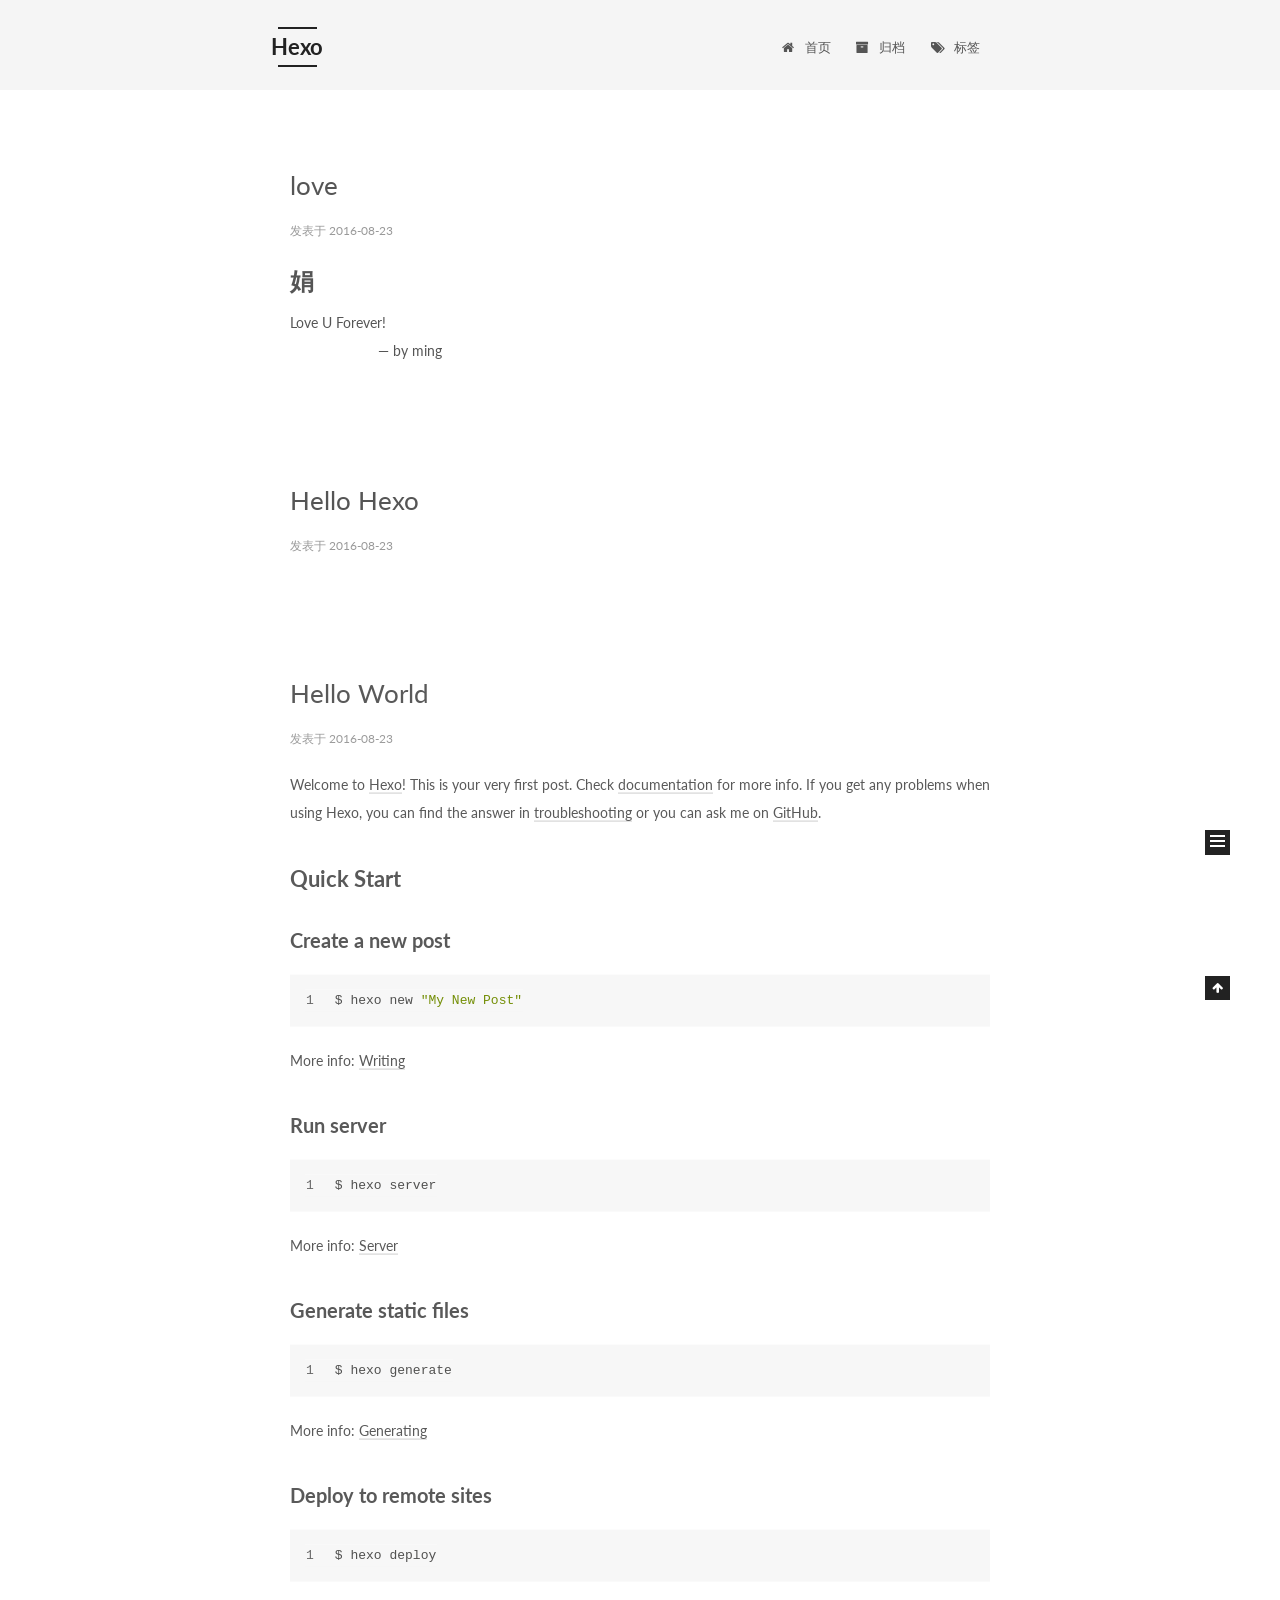
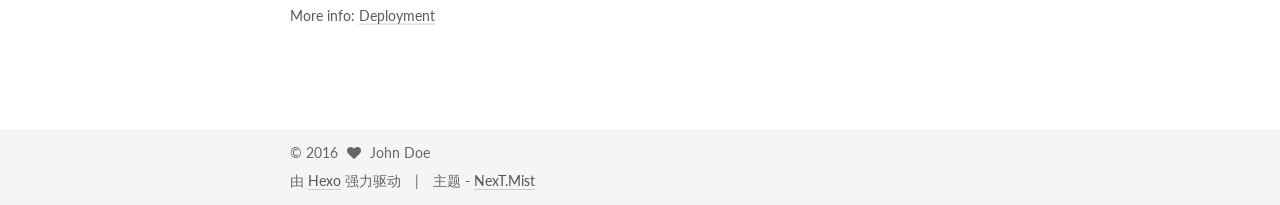
==== commit 8cfc0f54: "Site updated: 2016-08-23 17:10:48" ====
--- a/index.html
+++ b/index.html
@@ -235,6 +235,100 @@
             
               
                 
+                <a class="post-title-link" href="/2016/08/23/love/" itemprop="url">
+                  love
+                </a>
+              
+            
+          </h1>
+        
+
+        <div class="post-meta">
+          <span class="post-time">
+            <span class="post-meta-item-icon">
+              <i class="fa fa-calendar-o"></i>
+            </span>
+            <span class="post-meta-item-text">发表于</span>
+            <time itemprop="dateCreated" datetime="2016-08-23T17:04:31+08:00" content="2016-08-23">
+              2016-08-23
+            </time>
+          </span>
+
+          
+
+          
+            
+          
+
+          
+
+          
+          
+
+          
+        </div>
+      </header>
+    
+
+
+    <div class="post-body" itemprop="articleBody">
+
+      
+      
+
+      
+        
+          
+            <h1 id="娟"><a href="#娟" class="headerlink" title="娟"></a>娟</h1><p>Love U Forever!<br>&emsp;&emsp;&emsp;&emsp;&emsp;&emsp;&emsp;&emsp;— by ming</p>
+
+          
+        
+      
+    </div>
+
+    <div>
+      
+    </div>
+
+    <div>
+      
+    </div>
+
+    <footer class="post-footer">
+      
+
+      
+
+      
+      
+        <div class="post-eof"></div>
+      
+    </footer>
+  </article>
+
+
+    
+      
+
+  
+  
+
+  
+  
+  
+
+  <article class="post post-type-normal " itemscope itemtype="http://schema.org/Article">
+
+    
+      <header class="post-header">
+
+        
+        
+          <h1 class="post-title" itemprop="name headline">
+            
+            
+              
+                
                 <a class="post-title-link" href="/2016/08/23/Hello-Hexo/" itemprop="url">
                   Hello Hexo
                 </a>
@@ -450,7 +544,7 @@
         <nav class="site-state motion-element">
           <div class="site-state-item site-state-posts">
             <a href="/archives">
-              <span class="site-state-item-count">2</span>
+              <span class="site-state-item-count">3</span>
               <span class="site-state-item-name">日志</span>
             </a>
           </div>
--- a/css/main.css
+++ b/css/main.css
@@ -1548,7 +1548,7 @@
   width: 4px;
   height: 4px;
   border-radius: 50%;
-  background: #3b9534;
+  background: #b5ff24;
 }
 .links-of-blogroll {
   font-size: 13px;
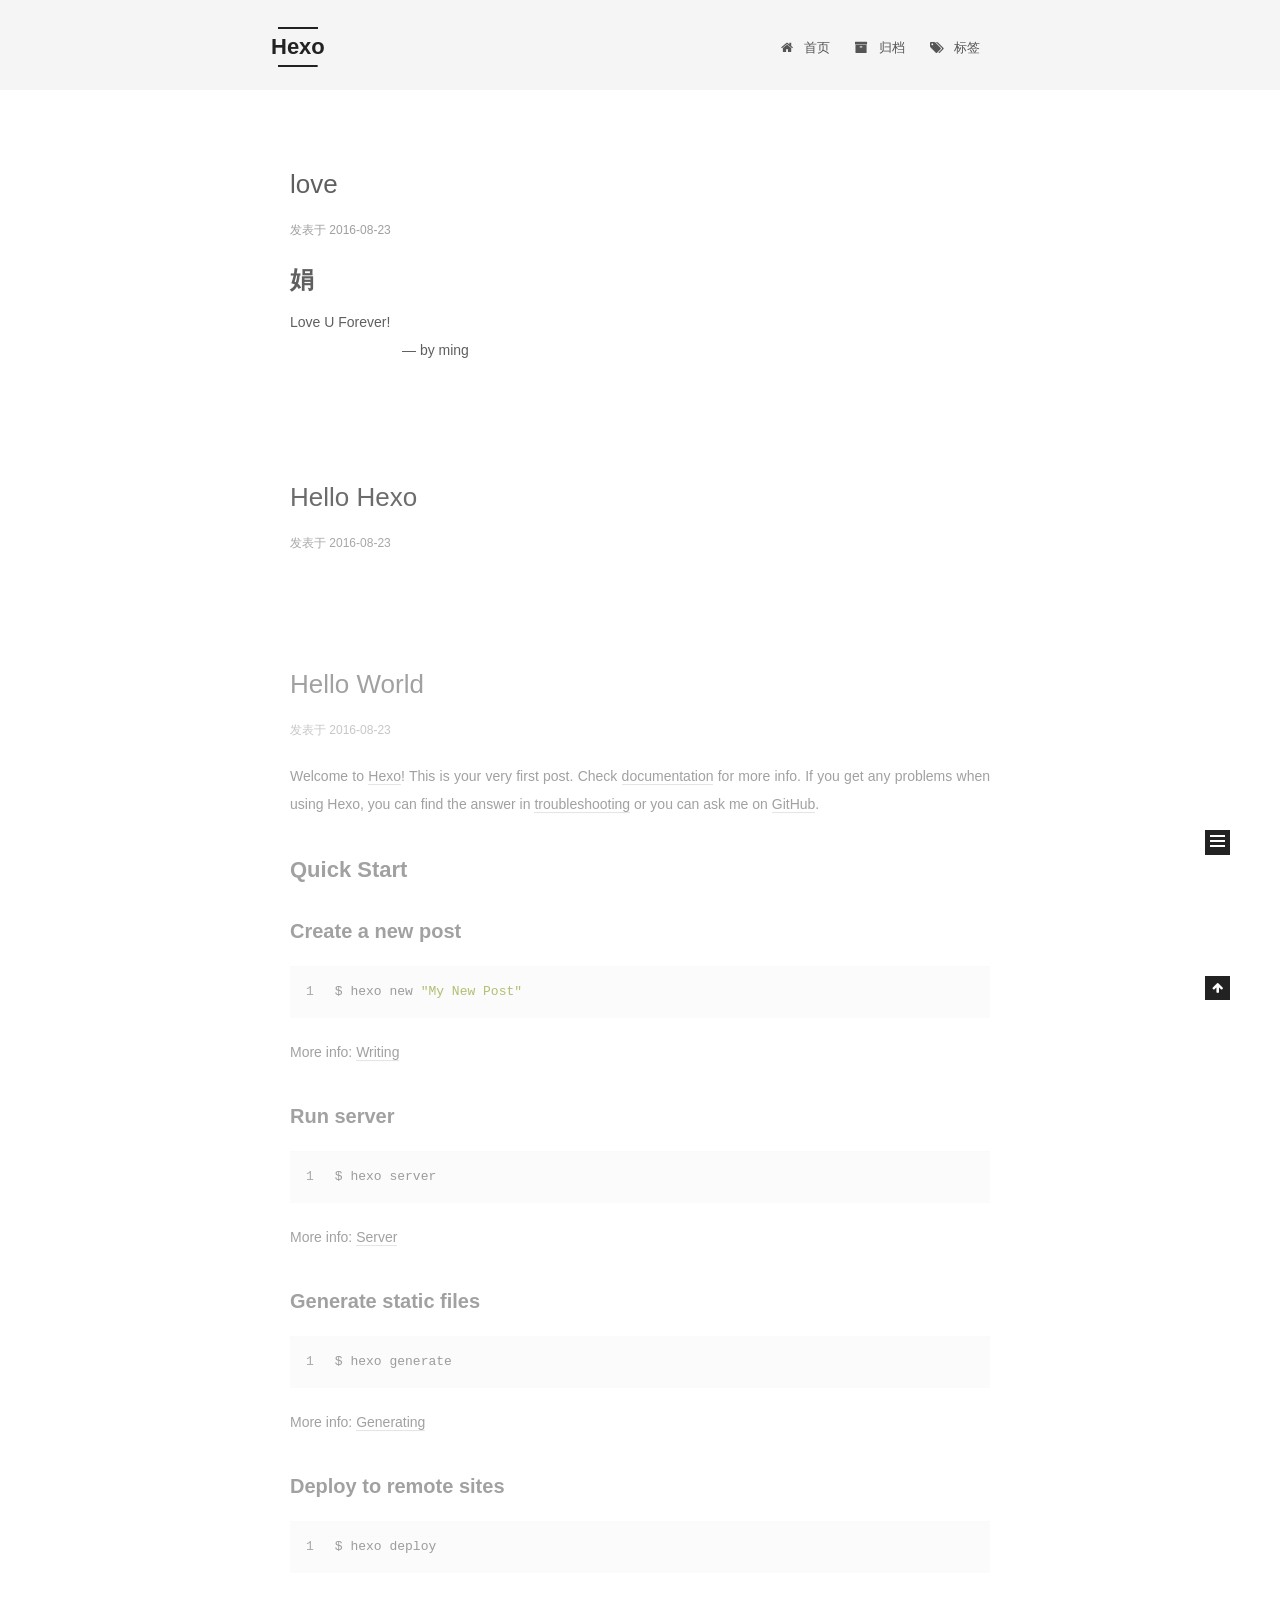
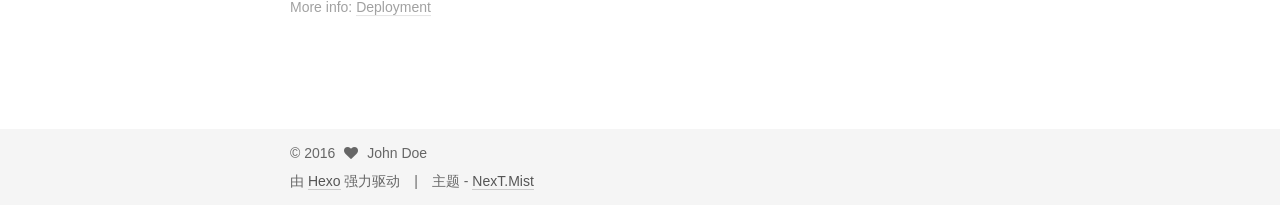
==== commit 588f9641: "Site updated: 2016-08-23 18:01:44" ====
--- a/index.html
+++ b/index.html
@@ -52,11 +52,6 @@
 
   
 
-  
-    
-    
-    <link href="//fonts.googleapis.com/css?family=Lato:300,300italic,400,400italic,700,700italic&subset=latin,latin-ext" rel="stylesheet" type="text/css">
-  
 
 
 
--- a/css/main.css
+++ b/css/main.css
@@ -1548,7 +1548,7 @@
   width: 4px;
   height: 4px;
   border-radius: 50%;
-  background: #b5ff24;
+  background: #28ff25;
 }
 .links-of-blogroll {
   font-size: 13px;
